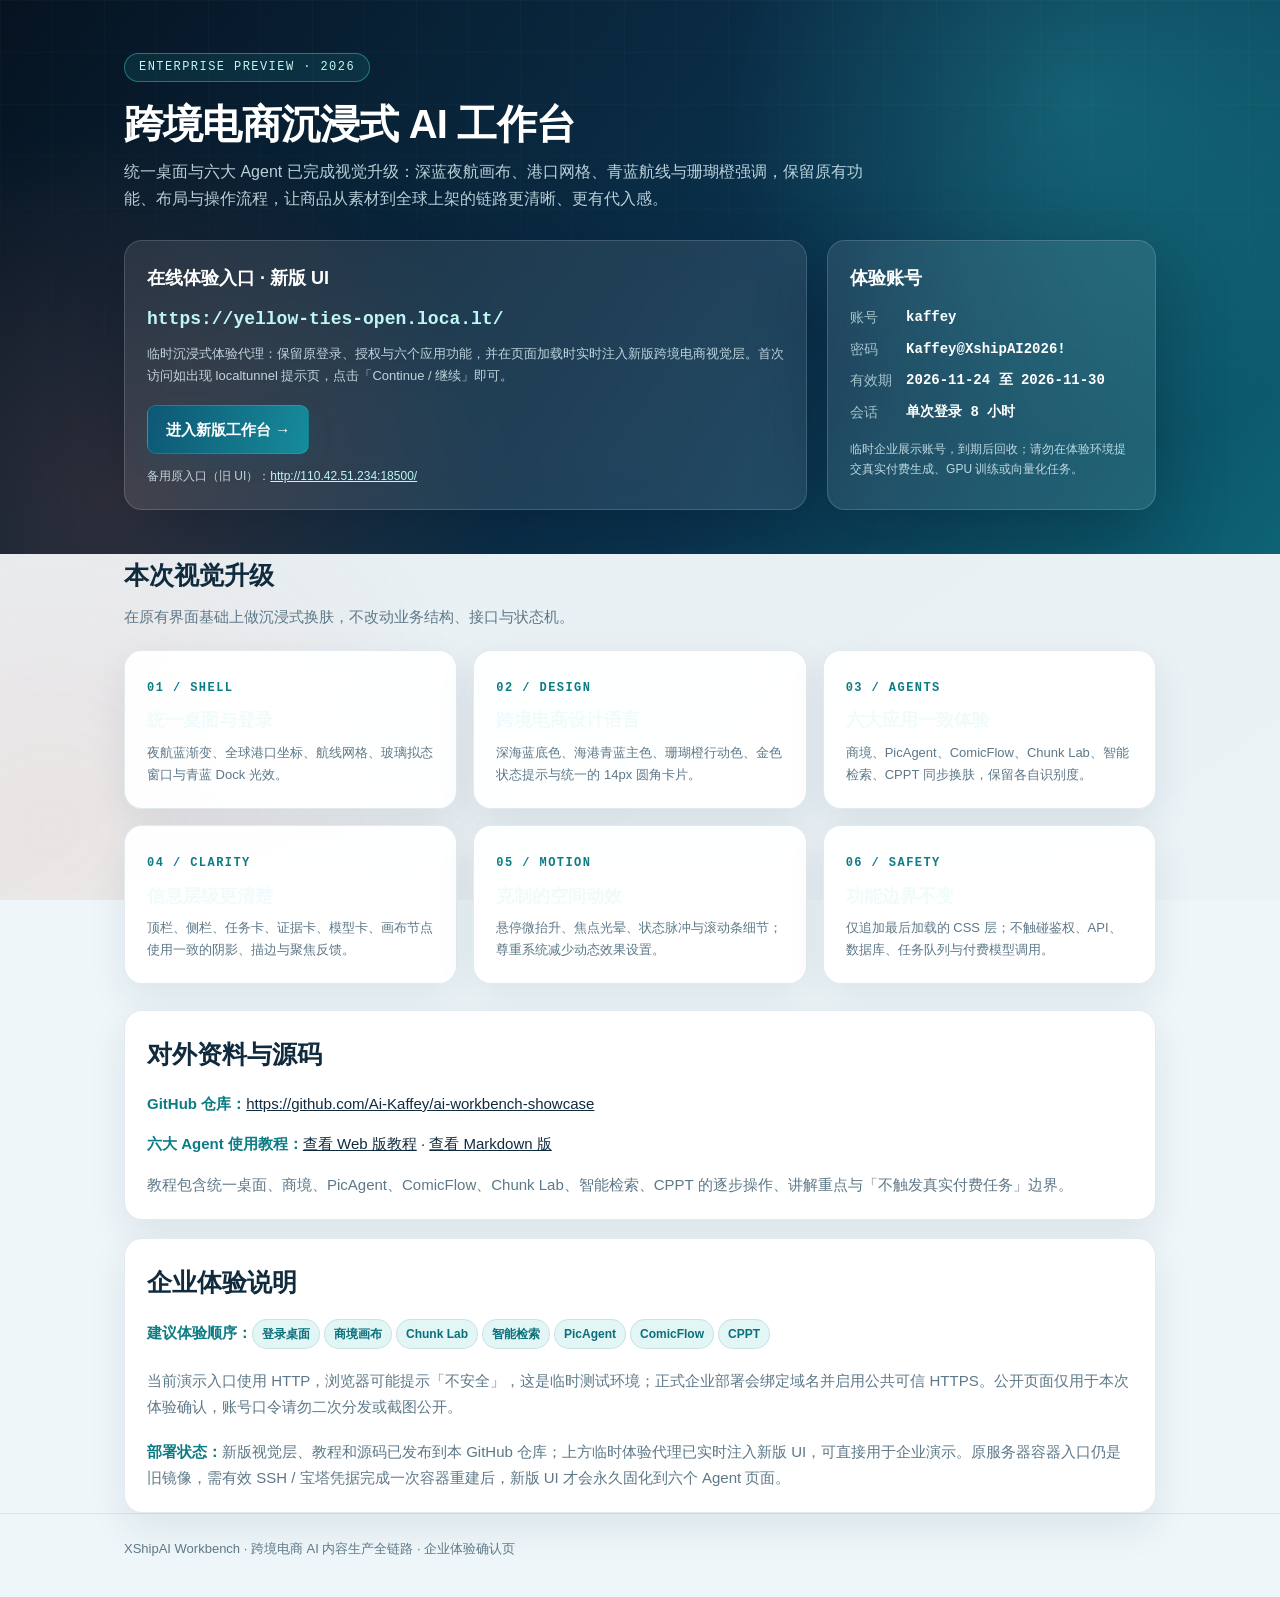
==== experience.html @ 0d96f121 "Publish agent guides, temporary enterprise account and GitHub repository link" ====
<!doctype html>
<html lang="zh-CN">
<head>
  <meta charset="utf-8">
  <meta name="viewport" content="width=device-width, initial-scale=1">
  <title>XShipAI 企业体验 · 跨境电商沉浸式工作台</title>
  <meta name="description" content="跨境电商 AI 综合工作台企业体验入口与账号信息。">
  <link rel="stylesheet" href="commerce-immersive.css">
  <style>
    :root { --ink:#102b3d; --muted:#5d7888; --line:#d7e6ec; --card:#fff; --cyan:#32d6d0; --coral:#ff7a59; }
    * { box-sizing:border-box; }
    body { margin:0; min-height:100vh; font:15px/1.7 "Microsoft YaHei","PingFang SC",sans-serif; color:var(--ink); background:#eef6f9; }
    a { color:inherit; }
    .hero { position:relative; overflow:hidden; padding:52px 0 44px; color:#fff; background:radial-gradient(circle at 84% 18%,rgba(50,214,208,.24),transparent 30%),radial-gradient(circle at 10% 90%,rgba(255,122,89,.16),transparent 30%),linear-gradient(125deg,#061321,#0b3450 62%,#0d6374); }
    .hero::after { content:""; position:absolute; inset:0; pointer-events:none; opacity:.4; background-image:linear-gradient(rgba(255,255,255,.055) 1px,transparent 1px),linear-gradient(90deg,rgba(255,255,255,.055) 1px,transparent 1px); background-size:52px 52px; mask-image:linear-gradient(180deg,#000,transparent); }
    .wrap { position:relative; z-index:1; max-width:1080px; margin:auto; padding:0 24px; }
    .eyebrow { display:inline-block; border:1px solid rgba(50,214,208,.45); border-radius:99px; padding:5px 14px; color:#bff7f4; background:rgba(50,214,208,.10); font:12px/1.4 Consolas,monospace; letter-spacing:.12em; text-transform:uppercase; }
    h1 { margin:18px 0 10px; font-size:40px; line-height:1.2; letter-spacing:-.02em; }
    .hero p { max-width:760px; margin:0; color:rgba(225,245,250,.82); font-size:16px; }
    .hero-grid { display:grid; grid-template-columns:1.35fr .65fr; gap:20px; margin-top:28px; }
    .access, .account, .note-card, .app-card { border:1px solid rgba(255,255,255,.15); border-radius:18px; background:rgba(255,255,255,.09); box-shadow:0 24px 70px rgba(2,14,28,.28); backdrop-filter:blur(18px); padding:22px; }
    .access h2, .account h2 { margin:0 0 12px; font-size:18px; }
    .url { display:block; word-break:break-all; color:#bff7f4; font:600 18px/1.5 Consolas,monospace; text-decoration:none; }
    .btn { display:inline-flex; align-items:center; justify-content:center; gap:8px; margin-top:18px; padding:11px 18px; border-radius:10px; color:#042235; font-weight:700; text-decoration:none; background:linear-gradient(100deg,#d9fffb,#9de8e6 48%,#6bc8e7); box-shadow:0 10px 28px rgba(9,65,88,.34); }
    .account dl { display:grid; grid-template-columns:auto 1fr; gap:8px 14px; margin:0; font-size:14px; }
    .account dt { color:rgba(220,244,247,.7); }
    .account dd { margin:0; font-family:Consolas,monospace; font-weight:700; word-break:break-all; }
    main { padding:38px 0 60px; }
    h2 { margin:0 0 8px; font-size:25px; }
    .sub { margin:0 0 20px; color:var(--muted); }
    .grid { display:grid; grid-template-columns:repeat(3,minmax(0,1fr)); gap:16px; }
    .app-card { background:rgba(255,255,255,.96); border-color:rgba(21,82,118,.12); box-shadow:0 14px 38px rgba(7,40,66,.085); color:var(--ink); }
    .app-card:hover { border-color:rgba(50,214,208,.42); box-shadow:0 18px 46px rgba(7,40,66,.14); transform:translateY(-2px); }
    .app-card .num { color:#0c7c85; font:700 12px Consolas,monospace; letter-spacing:.12em; }
    .app-card h3 { margin:7px 0 6px; font-size:18px; }
    .app-card p { margin:0; color:var(--muted); font-size:13px; }
    .note-card { margin-top:18px; background:#fff; border-color:rgba(21,82,118,.12); box-shadow:0 14px 38px rgba(7,40,66,.085); color:var(--ink); }
    .note-card strong { color:#0c7c85; }
    .pill { display:inline-block; margin:0 4px 4px 0; padding:4px 9px; border-radius:99px; background:#e2f6f6; color:#0b6f7a; font-size:12px; font-weight:700; }
    footer { padding:24px 0 38px; border-top:1px solid var(--line); color:var(--muted); font-size:13px; }
    @media(max-width:780px){ .hero-grid,.grid{grid-template-columns:1fr} h1{font-size:30px} }
  </style>
</head>
<body>
<header class="hero">
  <div class="wrap">
    <span class="eyebrow">Enterprise Preview · 2026</span>
    <h1>跨境电商沉浸式 AI 工作台</h1>
    <p>统一桌面与六大 Agent 已完成视觉升级：深蓝夜航画布、港口网格、青蓝航线与珊瑚橙强调，保留原有功能、布局与操作流程，让商品从素材到全球上架的链路更清晰、更有代入感。</p>
    <div class="hero-grid">
      <section class="access">
        <h2>在线体验入口 · 新版 UI</h2>
        <a class="url" id="experience-url" href="#" target="_blank" rel="noopener">正在读取临时体验地址…</a>
        <p style="margin-top:10px;color:rgba(225,245,250,.72);font-size:13px">临时沉浸式体验代理：保留原登录、授权与六个应用功能，并在页面加载时实时注入新版跨境电商视觉层。首次访问如出现 localtunnel 提示页，点击「Continue / 继续」即可。</p>
        <a class="btn" id="experience-button" href="#" target="_blank" rel="noopener">进入新版工作台 →</a>
        <p style="margin-top:12px;color:rgba(225,245,250,.66);font-size:12px">备用原入口（旧 UI）：<a href="http://110.42.51.234:18500/" target="_blank" rel="noopener" style="color:#bff7f4">http://110.42.51.234:18500/</a></p>
      </section>
      <section class="account">
        <h2>体验账号</h2>
        <dl>
          <dt>账号</dt><dd>kaffey</dd>
          <dt>密码</dt><dd>Kaffey@XshipAI2026!</dd>
          <dt>有效期</dt><dd>2026-11-24 至 2026-11-30</dd>
          <dt>会话</dt><dd>单次登录 8 小时</dd>
        </dl>
        <p style="margin:14px 0 0;color:rgba(225,245,250,.68);font-size:12px">临时企业展示账号，到期后回收；请勿在体验环境提交真实付费生成、GPU 训练或向量化任务。</p>
      </section>
    </div>
  </div>
</header>

<main class="wrap">
  <section>
    <h2>本次视觉升级</h2>
    <p class="sub">在原有界面基础上做沉浸式换肤，不改动业务结构、接口与状态机。</p>
    <div class="grid">
      <article class="app-card"><span class="num">01 / SHELL</span><h3>统一桌面与登录</h3><p>夜航蓝渐变、全球港口坐标、航线网格、玻璃拟态窗口与青蓝 Dock 光效。</p></article>
      <article class="app-card"><span class="num">02 / DESIGN</span><h3>跨境电商设计语言</h3><p>深海蓝底色、海港青蓝主色、珊瑚橙行动色、金色状态提示与统一的 14px 圆角卡片。</p></article>
      <article class="app-card"><span class="num">03 / AGENTS</span><h3>六大应用一致体验</h3><p>商境、PicAgent、ComicFlow、Chunk Lab、智能检索、CPPT 同步换肤，保留各自识别度。</p></article>
      <article class="app-card"><span class="num">04 / CLARITY</span><h3>信息层级更清楚</h3><p>顶栏、侧栏、任务卡、证据卡、模型卡、画布节点使用一致的阴影、描边与聚焦反馈。</p></article>
      <article class="app-card"><span class="num">05 / MOTION</span><h3>克制的空间动效</h3><p>悬停微抬升、焦点光晕、状态脉冲与滚动条细节；尊重系统减少动态效果设置。</p></article>
      <article class="app-card"><span class="num">06 / SAFETY</span><h3>功能边界不变</h3><p>仅追加最后加载的 CSS 层；不触碰鉴权、API、数据库、任务队列与付费模型调用。</p></article>
    </div>
  </section>

  <section class="note-card" style="margin-top:26px">
    <h2>对外资料与源码</h2>
    <p><strong>GitHub 仓库：</strong><a href="https://github.com/Ai-Kaffey/ai-workbench-showcase" target="_blank" rel="noopener">https://github.com/Ai-Kaffey/ai-workbench-showcase</a></p>
    <p><strong>六大 Agent 使用教程：</strong><a href="guides.html" target="_blank" rel="noopener">查看 Web 版教程</a> · <a href="AGENT-GUIDES.md" target="_blank" rel="noopener">查看 Markdown 版</a></p>
    <p class="sub" style="margin-bottom:0">教程包含统一桌面、商境、PicAgent、ComicFlow、Chunk Lab、智能检索、CPPT 的逐步操作、讲解重点与「不触发真实付费任务」边界。</p>
  </section>

  <section class="note-card" style="margin-top:18px">
    <h2>企业体验说明</h2>
    <p><strong>建议体验顺序：</strong><span class="pill">登录桌面</span><span class="pill">商境画布</span><span class="pill">Chunk Lab</span><span class="pill">智能检索</span><span class="pill">PicAgent</span><span class="pill">ComicFlow</span><span class="pill">CPPT</span></p>
    <p class="sub">当前演示入口使用 HTTP，浏览器可能提示「不安全」，这是临时测试环境；正式企业部署会绑定域名并启用公共可信 HTTPS。公开页面仅用于本次体验确认，账号口令请勿二次分发或截图公开。</p>
    <p class="sub" style="margin-bottom:0"><strong>部署状态：</strong>新版视觉层、教程和源码已发布到本 GitHub 仓库；上方临时体验代理已实时注入新版 UI，可直接用于企业演示。原服务器容器入口仍是旧镜像，需有效 SSH / 宝塔凭据完成一次容器重建后，新版 UI 才会永久固化到六个 Agent 页面。</p>
  </section>
</main>

<script>
  fetch('active-experience-url.txt?t=' + Date.now(), { cache: 'no-store' })
    .then(response => response.text())
    .then(url => {
      const target = url.trim().replace(/\/$/, '') + '/';
      if (!/^https:\/\/[a-z0-9-]+\.loca\.lt$/.test(url.trim())) return;
      const link = document.getElementById('experience-url');
      const button = document.getElementById('experience-button');
      link.textContent = target;
      link.href = target;
      button.href = target;
    })
    .catch(() => {});
</script>

<footer><div class="wrap">XShipAI Workbench · 跨境电商 AI 内容生产全链路 · 企业体验确认页</div></footer>
</body>
</html>
---- commerce-immersive.css ----
/* Cross-border commerce immersive design layer.
   Loaded last so the original layout, dimensions and behavior stay intact. */
:root {
  --cx-ocean-950: #071526;
  --cx-ocean-900: #0a2138;
  --cx-ocean-800: #0f3151;
  --cx-ocean-700: #155276;
  --cx-cyan: #32d6d0;
  --cx-cyan-soft: #d9fbf8;
  --cx-blue: #3b82f6;
  --cx-coral: #ff7a59;
  --cx-gold: #ffc76b;
  --cx-paper: #f2f7fa;
  --cx-surface: #ffffff;
  --cx-ink: #122a3e;
  --cx-muted: #607b8c;
  --cx-line: #d7e6ec;
  --cx-shadow: 0 22px 60px rgba(7, 31, 54, .16);
  --cx-glow: 0 0 0 1px rgba(50, 214, 208, .22), 0 16px 48px rgba(7, 64, 99, .18);
}

@media (prefers-reduced-motion: no-preference) {
  .cx-route, .cx-route::before {
    animation: cx-route 18s linear infinite;
  }
}

@keyframes cx-route {
  from { transform: translateX(0); }
  to { transform: translateX(-120px); }
}

body::before {
  content: "";
  position: fixed;
  inset: 0;
  z-index: -1;
  pointer-events: none;
  background:
    radial-gradient(circle at 88% 8%, rgba(50, 214, 208, .16), transparent 28%),
    radial-gradient(circle at 4% 92%, rgba(255, 122, 89, .10), transparent 30%),
    linear-gradient(145deg, rgba(7, 21, 38, .035), rgba(15, 49, 81, .015));
}

button, .btn, .primary-button, .primary, .login-submit, .ghost-button,
.secondary, .tab, .icon-button, .toolbar-command, .nav-item, .nav button,
.topnav-menu button, .gen-mobile-nav button, .app-card, .dock-app,
.dock-home, .menu-right button, .result, .panel, .card, .compare-card,
.chunk-card, .date-widget, .note-widget, .finder, .user-menu, .spotlight {
  transition: border-color .2s ease, background .2s ease, box-shadow .2s ease,
    color .2s ease, transform .2s ease;
}

button:hover:not(:disabled), .btn:hover:not(:disabled),
.primary-button:hover:not(:disabled), .primary:hover:not(:disabled),
.login-submit:hover:not(:disabled), .ghost-button:hover:not(:disabled),
.secondary:hover:not(:disabled), .app-card:hover, .dock-app:hover,
.dock-home:hover, .menu-right button:hover {
  transform: translateY(-1px);
}

:focus-visible, button:focus-visible, input:focus-visible,
select:focus-visible, textarea:focus-visible, a:focus-visible {
  outline: 2px solid var(--cx-cyan) !important;
  outline-offset: 2px;
}

::selection { background: rgba(50, 214, 208, .28); color: var(--cx-ocean-950); }

::-webkit-scrollbar { width: 10px; height: 10px; }
::-webkit-scrollbar-track { background: rgba(7, 33, 56, .045); }
::-webkit-scrollbar-thumb {
  background: linear-gradient(180deg, #77cbd4, #3987a5);
  border: 2px solid transparent;
  border-radius: 99px;
  background-clip: content-box;
}

/* Unified desktop and login */
body { color-scheme: light; }
.wallpaper {
  background:
    radial-gradient(ellipse at 78% 18%, rgba(50, 214, 208, .22), transparent 32%),
    radial-gradient(ellipse at 16% 86%, rgba(255, 122, 89, .15), transparent 34%),
    linear-gradient(155deg, #061321 0%, #0a2741 43%, #124a63 74%, #0b2b43 100%) !important;
}
.wallpaper::after, body::after {
  content: "";
  position: fixed;
  inset: 0;
  pointer-events: none;
  z-index: -1;
  opacity: .34;
  background-image:
    linear-gradient(rgba(255,255,255,.045) 1px, transparent 1px),
    linear-gradient(90deg, rgba(255,255,255,.045) 1px, transparent 1px),
    radial-gradient(circle at 50% 50%, transparent 0 3px, rgba(50,214,208,.12) 3px 3.5px, transparent 3.5px);
  background-size: 54px 54px, 54px 54px, 180px 180px;
  mask-image: linear-gradient(to bottom, #000, transparent 95%);
}
.wallpaper-shade {
  background:
    linear-gradient(180deg, rgba(4, 15, 28, .35), transparent 42%, rgba(4, 15, 28, .48)),
    repeating-linear-gradient(115deg, transparent 0 120px, rgba(50, 214, 208, .035) 120px 121px) !important;
}
.boot { letter-spacing: .12em; text-transform: uppercase; }
.boot .brand-mark { animation: cx-pulse 2.4s ease-in-out infinite; }
@keyframes cx-pulse { 50% { filter: drop-shadow(0 0 18px rgba(50,214,208,.75)); } }
.login-screen { position: relative; }
.login-screen::before {
  content: "GLOBAL COMMERCE  ·  SHANGHAI / SINGAPORE / ROTTERDAM / LOS ANGELES";
  position: fixed;
  left: 50%;
  top: 84px;
  transform: translateX(-50%);
  color: rgba(220, 250, 255, .54);
  font: 10px/1.4 "Cascadia Mono", Consolas, monospace;
  letter-spacing: .18em;
  white-space: nowrap;
  pointer-events: none;
}
.lock-top { border-bottom: 1px solid rgba(255,255,255,.09); }
.wordmark, .menu-left strong { letter-spacing: .04em; }
.wordmark .brand-mark, .menu-brand { filter: drop-shadow(0 0 12px rgba(50,214,208,.35)); }
.lock-status {
  padding: 6px 11px;
  border: 1px solid rgba(255,255,255,.14);
  border-radius: 99px;
  background: rgba(255,255,255,.055);
  backdrop-filter: blur(12px);
}
.lock-clock>div {
  background: linear-gradient(180deg, #fff, #bfeef0 62%, #6cc8cf);
  -webkit-background-clip: text;
  background-clip: text;
  color: transparent;
  text-shadow: none;
}
.login-panel {
  width: 380px;
  border: 1px solid rgba(148, 231, 235, .22) !important;
  border-radius: 26px !important;
  background:
    linear-gradient(145deg, rgba(255,255,255,.16), rgba(255,255,255,.045)),
    linear-gradient(0deg, rgba(7, 28, 48, .38), rgba(7, 28, 48, .38)) !important;
  box-shadow: 0 34px 100px rgba(2, 12, 25, .48), inset 0 1px 0 rgba(255,255,255,.22) !important;
  backdrop-filter: blur(42px) saturate(1.35);
}
.login-panel::before {
  content: "CROSS-BORDER COMMERCE OS";
  display: block;
  margin: -10px auto 16px;
  color: rgba(169, 239, 239, .72);
  font: 9px/1 "Cascadia Mono", Consolas, monospace;
  letter-spacing: .24em;
}
.avatar, .feishu-symbol {
  border-radius: 20px !important;
  box-shadow: 0 12px 34px rgba(3, 18, 32, .36), inset 0 0 0 1px rgba(50,214,208,.35) !important;
}
.avatar { background: linear-gradient(145deg, #e9ffff, #b6e9ed) !important; }
.login-caption { color: rgba(224, 246, 250, .72) !important; letter-spacing: .06em; }
.login-tabs { background: rgba(5, 21, 38, .38) !important; border: 1px solid rgba(255,255,255,.08); }
.login-tabs .selected {
  background: linear-gradient(135deg, rgba(50,214,208,.32), rgba(59,130,246,.22)) !important;
  box-shadow: inset 0 0 0 1px rgba(50,214,208,.26);
}
.field {
  background: rgba(4, 20, 37, .38) !important;
  border: 1px solid rgba(255,255,255,.13) !important;
  border-radius: 12px !important;
}
.field:focus-within {
  border-color: rgba(50,214,208,.75) !important;
  box-shadow: 0 0 0 3px rgba(50,214,208,.14), 0 8px 24px rgba(0,0,0,.18);
}
.login-submit {
  border-radius: 12px !important;
  background: linear-gradient(100deg, #d9fffb, #9de8e6 48%, #6bc8e7) !important;
  color: #06263a !important;
  box-shadow: 0 10px 28px rgba(9, 65, 88, .34), inset 0 1px 0 #fff;
}
.login-submit:hover { background: linear-gradient(100deg, #efffff, #b9f5ef 48%, #7bd7f2) !important; }
.form-error { color: #ffd0c2 !important; }
.lock-footer { letter-spacing: .08em; }
.menu-bar {
  background: rgba(5, 24, 42, .54) !important;
  border-bottom: 1px solid rgba(255,255,255,.10) !important;
  backdrop-filter: blur(24px) saturate(1.4);
}
.menu-context { color: rgba(50,214,208,.78); letter-spacing: .12em; }
.desktop-heading h1 {
  background: linear-gradient(100deg, #fff, #bff3f2 65%, #ffd0bd);
  -webkit-background-clip: text;
  background-clip: text;
  color: transparent;
  font-weight: 620 !important;
}
.desktop-heading .eyebrow { color: var(--cx-cyan) !important; letter-spacing: .28em !important; text-transform: uppercase; }
.desktop-heading p { color: rgba(228,246,250,.76) !important; }
.glass {
  background: rgba(240, 252, 255, .135) !important;
  border: 1px solid rgba(255,255,255,.18) !important;
  box-shadow: 0 30px 80px rgba(2, 14, 28, .34), inset 0 1px 0 rgba(255,255,255,.18) !important;
  backdrop-filter: blur(34px) saturate(1.35);
}
.finder { --glass: rgba(240, 252, 255, .14); overflow: hidden; }
.finder-toolbar {
  background: linear-gradient(90deg, rgba(50,214,208,.12), rgba(255,255,255,.035)) !important;
  border-bottom: 1px solid rgba(255,255,255,.12) !important;
}
.finder-sidebar { background: rgba(4, 22, 40, .28) !important; }
.finder-sidebar button.active {
  background: linear-gradient(90deg, rgba(50,214,208,.22), transparent) !important;
  color: #fff !important;
  box-shadow: inset 2px 0 var(--cx-cyan);
}
.finder-content, .finder-footer { color: rgba(235,248,250,.82) !important; }
.content-heading h3, .content-heading>span, .app-subtitle, .finder-footer { color: rgba(213,235,240,.66) !important; }
.app-card { color: #f0fbfc !important; border: 1px solid transparent; }
.app-card:hover {
  background: linear-gradient(145deg, rgba(50,214,208,.14), rgba(255,255,255,.04)) !important;
  border-color: rgba(50,214,208,.24);
  box-shadow: 0 12px 34px rgba(0,0,0,.22);
}
.app-icon.blue, .app-icon.purple, .app-icon.orange,
.app-icon.teal, .app-icon.indigo, .app-icon {
  background: linear-gradient(145deg, rgba(255,255,255,.96), rgba(218,242,247,.9)) !important;
  box-shadow: 0 9px 22px rgba(1, 13, 26, .34), inset 0 0 0 1px rgba(50,214,208,.32) !important;
}
.app-name { color: #fff !important; }
.date-widget, .note-widget {
  --glass: rgba(240, 252, 255, .13);
  color: #eefafa !important;
  border: 1px solid rgba(255,255,255,.16) !important;
}
.date-widget strong { color: #fff; }
.date-widget>div>span:first-child, .note-title, .note-widget p, .note-bottom { color: rgba(218,240,244,.68) !important; }
.date-widget .today { background: linear-gradient(145deg, var(--cx-cyan), #4b9ed1) !important; color: #042135; }
.note-widget h2 {
  background: linear-gradient(100deg, #fff, #bdeff0);
  -webkit-background-clip: text;
  background-clip: text;
  color: transparent;
}
.note-widget { position: relative; overflow: hidden; }
.note-widget::after {
  content: "";
  position: absolute;
  width: 160px;
  height: 160px;
  right: -70px;
  bottom: -70px;
  border: 1px solid rgba(50,214,208,.32);
  border-radius: 50%;
  box-shadow: 0 0 0 28px rgba(50,214,208,.045), 0 0 0 56px rgba(50,214,208,.025);
}
.dock {
  background: rgba(6, 28, 48, .55) !important;
  border: 1px solid rgba(255,255,255,.18) !important;
  box-shadow: 0 18px 48px rgba(1, 11, 24, .46), inset 0 1px 0 rgba(255,255,255,.16) !important;
}
.dock button:hover { transform: translateY(-8px) scale(1.04); }
.dock-home img, .dock-app .app-icon { box-shadow: 0 5px 18px rgba(0,0,0,.3), inset 0 0 0 1px rgba(50,214,208,.3); }
.dock-app.is-open:before { background: var(--cx-cyan); box-shadow: 0 0 10px var(--cx-cyan); }
.user-menu { color: #14334a; }
.app-window {
  border: 1px solid rgba(255,255,255,.24) !important;
  box-shadow: 0 40px 120px rgba(1, 10, 22, .62), 0 0 0 1px rgba(50,214,208,.08) !important;
  border-radius: 18px !important;
  overflow: hidden;
}
.window-toolbar {
  background: linear-gradient(90deg, #f4fbfc, #e8f4f7) !important;
  border-bottom: 1px solid rgba(21,82,118,.12) !important;
}
.window-toolbar h2 { letter-spacing: .06em; color: var(--cx-ocean-800); }
.spotlight { --glass: rgba(241, 253, 255, .94); border: 1px solid rgba(50,214,208,.34) !important; }
.toast {
  border: 1px solid rgba(50,214,208,.3) !important;
  background: rgba(7, 35, 55, .92) !important;
  color: #eafffe !important;
  box-shadow: 0 16px 46px rgba(1, 13, 26, .4) !important;
}

/* Shangjing workbench */
.app { background:
  radial-gradient(circle at 92% 0%, rgba(50,214,208,.10), transparent 24%),
  linear-gradient(180deg, #eef7fa, #f6f9fb) !important; }
.topnav {
  background: linear-gradient(100deg, var(--cx-ocean-950), var(--cx-ocean-800) 68%, #126174) !important;
  border-bottom: 1px solid rgba(50,214,208,.24) !important;
  box-shadow: 0 10px 30px rgba(7, 33, 56, .18) !important;
  color: #eefdff;
}
.topnav-brand, .topnav-menu button { color: rgba(230,249,251,.78) !important; }
.topnav-brand { font-weight: 800; letter-spacing: .06em; }
.brand-dot {
  background: linear-gradient(145deg, var(--cx-cyan), var(--cx-coral)) !important;
  box-shadow: 0 0 0 4px rgba(50,214,208,.14), 0 0 18px rgba(50,214,208,.5);
}
.topnav-menu button.is-active {
  color: #fff !important;
  background: linear-gradient(180deg, rgba(50,214,208,.18), transparent) !important;
  box-shadow: inset 0 -2px 0 var(--cx-cyan) !important;
}
.auth-chip, .topnav .btn.small {
  border: 1px solid rgba(255,255,255,.16) !important;
  background: rgba(255,255,255,.07) !important;
  color: #e9fbfc !important;
}
.auth-chip .avatar { background: linear-gradient(145deg, var(--cx-cyan), var(--cx-blue)) !important; color: #042235; }
.stage { position: relative; }
.stage::before {
  content: "";
  position: absolute;
  inset: 0 0 auto 0;
  height: 1px;
  background: linear-gradient(90deg, transparent, var(--cx-cyan), var(--cx-coral), transparent);
  opacity: .55;
  pointer-events: none;
}
.rv-panel, .card, .panel, .stat-card, .metric-card, .section-card,
.creation-card, .project-card, .product-card, .asset-card {
  border: 1px solid rgba(21,82,118,.11) !important;
  box-shadow: 0 12px 34px rgba(7, 40, 66, .075) !important;
  border-radius: 14px !important;
  background: rgba(255,255,255,.92) !important;
  backdrop-filter: blur(8px);
}
.btn, button:not(.app-card):not(.dock-app):not(.dock-home):not(.traffic-lights i),
.primary-button, .ghost-button, .icon-button {
  border-radius: 9px !important;
}
.btn:not(.ghost):not(.danger):not(.small), .primary-button, .btn.primary {
  background: linear-gradient(105deg, #0e5774, #168c9b) !important;
  color: #fff !important;
  box-shadow: 0 8px 22px rgba(15, 96, 128, .22);
  border: 1px solid rgba(50,214,208,.28) !important;
}
.btn:not(.ghost):not(.danger):not(.small):hover, .primary-button:hover, .btn.primary:hover {
  background: linear-gradient(105deg, #126b8a, #1fa8ad) !important;
  box-shadow: 0 12px 28px rgba(15, 96, 128, .3);
}
.badge, .chip, .pill, .tag, .status-chip, .state-chip {
  border-radius: 99px !important;
  border: 1px solid rgba(21,82,118,.12) !important;
}
.success, .ok, .badge.ok { color: #0b7b62 !important; background: #e4f8f1 !important; }
.warn, .badge.warn { color: #9a5b05 !important; background: #fff3d6 !important; }
.danger, .error, .badge.bad { color: #a93b2b !important; background: #ffe9e3 !important; }
.react-flow__node {
  border-radius: 14px !important;
  box-shadow: 0 14px 36px rgba(7, 35, 58, .16) !important;
}
.react-flow__edge-path { stroke: #3aa7b3 !important; stroke-width: 2 !important; }
.react-flow__handle { background: var(--cx-cyan) !important; border: 2px solid #fff !important; }

/* PicAgent */
.app-shell, body:has(.brand[href*="picagent"]) { background: var(--cx-paper) !important; }
:root:has(.picagent-shell) {
  --bg: #eef6f9;
  --surface: #ffffff;
  --fg: #102b3d;
  --muted: #5d7888;
  --border: #d6e7ec;
  --accent: #0d8b96;
  --canvas: #0b2539;
  --canvas-raised: #103b52;
  --trust: #159b82;
  --warning: #d98a18;
  --danger: #cc4c36;
  --shadow: 0 14px 40px rgba(7, 40, 66, .13);
}
.topbar, .app-header, .workspace-header, .app-shell > header {
  background: linear-gradient(100deg, var(--cx-ocean-950), #0d4a64) !important;
  color: #eafcfd !important;
  border-bottom: 1px solid rgba(50,214,208,.22) !important;
}
.sidebar, .rail, .left-rail, .tools-panel, .inspector-panel {
  background: linear-gradient(180deg, #0a2338, #0b3148) !important;
  color: #d9eef2 !important;
  border-color: rgba(255,255,255,.08) !important;
}
.sidebar button, .rail button, .tools-panel button { color: inherit; }
.sidebar button.active, .rail button.active, .nav button.active {
  background: linear-gradient(90deg, rgba(50,214,208,.22), transparent) !important;
  box-shadow: inset 2px 0 var(--cx-cyan);
  color: #fff !important;
}
.card, .suite-card, .task-card, .prompt-card, .image-card, .workspace-card,
.panel, .section, .source-card, .result-card {
  border: 1px solid rgba(21,82,118,.12) !important;
  border-radius: 14px !important;
  box-shadow: 0 12px 34px rgba(7, 40, 66, .08) !important;
  background: rgba(255,255,255,.96) !important;
}
.primary, .cta, .button-primary, button[type="submit"] {
  background: linear-gradient(105deg, #0d7286, #21b2ac) !important;
  color: #fff !important;
  border-radius: 9px !important;
  box-shadow: 0 8px 20px rgba(13, 114, 134, .22);
}
.primary:hover, .cta:hover, .button-primary:hover, button[type="submit"]:hover {
  background: linear-gradient(105deg, #0f8aa0, #2ac8bd) !important;
}
.canvas, .board, .workspace-canvas, .konva-stage {
  background:
    radial-gradient(circle at 1px 1px, rgba(255,255,255,.08) 1px, transparent 0),
    linear-gradient(145deg, #0a2438, #0c3a50) !important;
  background-size: 24px 24px, auto !important;
}
.chip, .tag, .badge, .step-pill { background: #e7f7f6 !important; color: #0b6c72 !important; }

/* ComicFlow */
:root:has(.comicflow-app) {
  --ink: #102b3d;
  --muted: #607b8c;
  --line: #d7e6ec;
  --panel: #ffffff;
  --sidebar: #081f33;
  --accent: #ff7a59;
  --accent-dark: #e45d3c;
  --green: #168a6b;
  --cyan: #159baa;
  --amber: #c07b16;
}
.app-shell { background:
  radial-gradient(circle at 88% 0%, rgba(50,214,208,.10), transparent 26%),
  linear-gradient(180deg, #eef6f9, #f6f9fb) !important; }
.sidebar {
  background:
    radial-gradient(circle at 50% 0%, rgba(50,214,208,.12), transparent 35%),
    linear-gradient(180deg, #081c2f, #0a3048) !important;
  border-right: 1px solid rgba(50,214,208,.16) !important;
}
.brand > span { background: linear-gradient(145deg, var(--cx-cyan), var(--cx-coral)) !important; box-shadow: 0 6px 18px rgba(255,122,89,.25); }
.sidebar nav button.active {
  background: linear-gradient(90deg, rgba(50,214,208,.18), rgba(255,122,89,.06)) !important;
  box-shadow: inset 2px 0 var(--cx-cyan) !important;
}
.sidebar nav button.active .nav-icon, .sidebar nav button.active i { color: var(--cx-cyan) !important; }
.content, .workspace, .main, .page { background: transparent !important; }
.panel, .card, .shot-card, .character-card, .script-card, .export-card,
.resource-card, .section-panel, .storyboard-card {
  border: 1px solid rgba(21,82,118,.12) !important;
  border-radius: 14px !important;
  box-shadow: 0 12px 34px rgba(7, 40, 66, .08) !important;
  background: rgba(255,255,255,.94) !important;
}
.primary, .button-primary, .accent-button, button[type="submit"] {
  background: linear-gradient(105deg, var(--cx-coral), #ff9b62) !important;
  color: #fff !important;
  border-radius: 9px !important;
  box-shadow: 0 8px 22px rgba(255, 122, 89, .24);
}
.primary:hover, .button-primary:hover, .accent-button:hover, button[type="submit"]:hover {
  background: linear-gradient(105deg, #ff8b68, #ffb07c) !important;
}
.step-active, .active-step, .stage-active { border-color: var(--cx-cyan) !important; box-shadow: 0 0 0 3px rgba(50,214,208,.14); }
.poster, .shot-poster, .visual-preview {
  border: 1px solid rgba(50,214,208,.24) !important;
  box-shadow: 0 18px 44px rgba(7, 33, 56, .2) !important;
  border-radius: 12px !important;
}

/* Chunk Lab */
:root:has(.chunk-lab-app), :root:has(.file-rail) {
  --shell: #081d31;
  --rail: #0b2a40;
  --panel: #f5fafb;
  --paper: #ffffff;
  --ink: #122c40;
  --muted: #5e7889;
  --line: #d6e5ea;
  --dark-line: rgba(255,255,255,.10);
  --cyan: #16a7a8;
  --cyan-soft: #dff8f6;
  --orange: #e87942;
  --orange-soft: #fff0e6;
  --yellow: #c9911b;
  --selected: #2186b1;
  --danger: #c34e42;
}
.topbar {
  background: linear-gradient(100deg, #07182a, #0d4058) !important;
  border-bottom: 1px solid rgba(50,214,208,.24) !important;
  box-shadow: 0 8px 28px rgba(4, 20, 37, .24);
}
.brand-mark { background: linear-gradient(145deg, var(--cx-cyan), var(--cx-coral)) !important; border-radius: 8px !important; }
.brand>span:last-child { color: rgba(50,214,208,.78) !important; letter-spacing: .06em; }
.file-rail {
  background:
    radial-gradient(circle at 50% 0%, rgba(50,214,208,.10), transparent 38%),
    linear-gradient(180deg, #0a2439, #0b3046) !important;
  border-right: 1px solid rgba(50,214,208,.13) !important;
}
.file-item, .file-row {
  border-radius: 8px !important;
  border: 1px solid transparent !important;
  background: rgba(255,255,255,.055) !important;
}
.file-item.active, .file-row.active {
  border-color: rgba(50,214,208,.45) !important;
  background: rgba(50,214,208,.12) !important;
  box-shadow: inset 2px 0 var(--cx-cyan);
}
.upload-zone { border: 1px dashed rgba(50,214,208,.42) !important; border-radius: 10px !important; background: rgba(50,214,208,.045) !important; }
.primary-button { background: linear-gradient(105deg, #0d7286, #21b2ac) !important; border-radius: 8px !important; }
.ghost-button, .icon-button, .tab, .tool-button, .toolbar-command {
  border-radius: 8px !important;
  border-color: rgba(21,82,118,.18) !important;
}
.document-stage { background: linear-gradient(180deg, #e7f0f3, #dfeaee) !important; }
.stage-head, .config-panel, .mode-bar, .detail-panel, .source-toolbar {
  background: rgba(255,255,255,.94) !important;
  border-color: rgba(21,82,118,.12) !important;
}
.document-page {
  border-radius: 4px !important;
  box-shadow: 0 20px 55px rgba(7, 36, 58, .22), 0 0 0 1px rgba(21,82,118,.08) !important;
}
.chunk-workspace { background: #f6fafb !important; }
.chunk-card {
  border: 1px solid rgba(21,82,118,.12) !important;
  border-radius: 10px !important;
  box-shadow: 0 6px 18px rgba(7, 40, 66, .055) !important;
}
.chunk-card.active { border-color: var(--selected) !important; box-shadow: 0 0 0 2px rgba(33,134,177,.16) !important; }
.metrics { background: linear-gradient(90deg, #e8f6f7, #eef7f9) !important; }
.metric { border-right-color: rgba(21,82,118,.10) !important; }
.tab.active { background: linear-gradient(105deg, #0e5774, #168c9b) !important; color: #fff !important; }
.exact-source-block { border-radius: 4px !important; }
.block-label { border-radius: 4px 4px 0 0; }

/* Agentic Retrieval */
:root:has(.app) {
  --ink: #102b3d;
  --muted: #5d7888;
  --line: #d5e5eb;
  --panel: #ffffff;
  --wash: #eef6f9;
  --blue: #0d7391;
  --blue-soft: #e2f5f6;
  --teal: #0c877e;
  --teal-soft: #e2f7f3;
  --amber: #a86b0d;
  --red: #b84a3b;
  --shadow: 0 14px 40px rgba(7, 40, 66, .10);
  --radius: 12px;
}
.topbar {
  background:
    linear-gradient(100deg, #07182a, #0d4058),
    radial-gradient(circle at 80% 0%, rgba(50,214,208,.18), transparent 35%) !important;
  border-bottom: 1px solid rgba(50,214,208,.24) !important;
}
.topbar::after {
  content: "";
  position: absolute;
  left: 0;
  right: 0;
  bottom: -1px;
  height: 1px;
  background: linear-gradient(90deg, transparent, var(--cx-cyan), var(--cx-coral), transparent);
  opacity: .6;
}
.brand h1 { letter-spacing: .03em; }
.brand p { color: rgba(50,214,208,.76) !important; }
.mark { background: linear-gradient(145deg, #0d4058, #0e6c7c) !important; border-color: var(--cx-cyan) !important; box-shadow: 0 0 18px rgba(50,214,208,.22) !important; }
.health-item { backdrop-filter: blur(10px); }
.shell { background:
  radial-gradient(circle at 92% 4%, rgba(50,214,208,.12), transparent 24%), transparent !important; }
.nav { border: 1px solid rgba(21,82,118,.12) !important; background: rgba(255,255,255,.72) !important; backdrop-filter: blur(12px); box-shadow: 0 8px 22px rgba(7,40,66,.06); }
.nav button.active { background: linear-gradient(105deg, #0e5774, #168c9b) !important; color: #fff !important; box-shadow: 0 6px 16px rgba(14,87,116,.22); }
.panel { background: rgba(255,255,255,.95) !important; border-radius: var(--radius) !important; box-shadow: var(--shadow) !important; backdrop-filter: blur(10px); }
.panel h2 { background: linear-gradient(90deg, rgba(50,214,208,.10), transparent); color: #24536a !important; border-radius: var(--radius) var(--radius) 0 0; }
.primary { background: linear-gradient(105deg, #0e5774, #168c9b) !important; }
.secondary { background: #e3f6f6 !important; color: #0c6773 !important; }
.badge.ok { background: #dcf6ec !important; color: #0b7b62 !important; }
.badge.bad { background: #ffe6e0 !important; color: #a93b2b !important; }
.summary { background: linear-gradient(90deg, #f4fbfc, #eef8fa) !important; }
.answer-box { background: linear-gradient(135deg, #e2f8f4, #f1fbfb) !important; border-color: #a8ddd5 !important; }
.result:hover { border-color: rgba(50,214,208,.52) !important; box-shadow: 0 12px 30px rgba(7,40,66,.10) !important; }
.compare-card { border-top-width: 3px !important; }
.compare-card[data-profile="dense-only"] { border-top-color: var(--cx-blue) !important; }
.compare-card[data-profile="bm25-only"] { border-top-color: var(--cx-gold) !important; }
.compare-card[data-profile="hybrid"] { border-top-color: var(--cx-cyan) !important; }
.compare-card[data-profile="hybrid-rerank"] { border-top-color: var(--cx-coral) !important; }
.empty-mark { border-color: rgba(50,214,208,.42) !important; color: #0c7c85 !important; background: #e9faf9 !important; }

/* CPPT training and inference platform */
:root:has(.platform-shell) {
  --navy: #07182a;
  --navy-soft: #0d2a42;
  --canvas: #eef6f9;
  --surface: #ffffff;
  --line: #d7e6ec;
  --text: #102b3d;
  --muted: #5d7888;
  --subtle: #607b8c;
  --brand: #0d8b96;
  --brand-soft: #e1f6f5;
  --danger: #c24a38;
  --success: #0b7d61;
  --warning: #b36b0d;
}
.platform-shell { background:
  radial-gradient(circle at 92% 0%, rgba(50,214,208,.10), transparent 26%),
  linear-gradient(180deg, #eef6f9, #f6f9fb) !important; }
.sidebar, .workspace-navigation, .platform-sidebar {
  background:
    radial-gradient(circle at 50% 0%, rgba(50,214,208,.12), transparent 34%),
    linear-gradient(180deg, #07182a, #0c344c) !important;
  border-right: 1px solid rgba(50,214,208,.16) !important;
}
.nav-item:hover, .nav-item.active {
  background: linear-gradient(90deg, rgba(50,214,208,.20), transparent) !important;
  box-shadow: inset 2px 0 var(--cx-cyan);
}
.nav-item.active .nav-icon { color: var(--cx-cyan) !important; }
.space-switcher { background: rgba(255,255,255,.07) !important; border: 1px solid rgba(255,255,255,.10) !important; border-radius: 10px !important; }
.page-header, .top-header, .header {
  background: rgba(255,255,255,.86) !important;
  border-bottom: 1px solid rgba(21,82,118,.12) !important;
  backdrop-filter: blur(14px);
}
.section-panel, .card, .metric-card, .dataset-card, .task-card, .model-card,
.service-card, .stat-card, .table-card {
  border: 1px solid rgba(21,82,118,.12) !important;
  border-radius: 14px !important;
  box-shadow: 0 12px 34px rgba(7, 40, 66, .08) !important;
  background: rgba(255,255,255,.96) !important;
}
.status-badge { border-radius: 99px !important; }
.button-primary, .primary-button, .btn-primary, button[type="submit"] {
  background: linear-gradient(105deg, #0d7286, #21b2ac) !important;
  color: #fff !important;
  border-radius: 9px !important;
  box-shadow: 0 8px 20px rgba(13,114,134,.22);
}
.button-primary:hover, .primary-button:hover, .btn-primary:hover, button[type="submit"]:hover {
  background: linear-gradient(105deg, #0f8aa0, #2ac8bd) !important;
}
.data-table th { background: #eef8f9 !important; color: #24536a !important; }
.data-table tr:hover td { background: #f5fbfc !important; }

/* Static showcase */
header {
  position: relative;
  overflow: hidden;
  background:
    radial-gradient(circle at 84% 18%, rgba(50,214,208,.24), transparent 30%),
    radial-gradient(circle at 10% 90%, rgba(255,122,89,.16), transparent 30%),
    linear-gradient(125deg, #061321, #0b3450 62%, #0d6374) !important;
}
header::after {
  content: "";
  position: absolute;
  inset: 0;
  pointer-events: none;
  opacity: .4;
  background-image:
    linear-gradient(rgba(255,255,255,.055) 1px, transparent 1px),
    linear-gradient(90deg, rgba(255,255,255,.055) 1px, transparent 1px);
  background-size: 52px 52px;
  mask-image: linear-gradient(180deg, #000, transparent);
}
header .tag {
  border-color: rgba(50,214,208,.45) !important;
  background: rgba(50,214,208,.10) !important;
  color: #bff7f4 !important;
}
h1 { letter-spacing: -.02em; }
header p { color: rgba(225,245,250,.82) !important; }
.stats b { color: #a8f0ec; }
.stats span { color: rgba(215,238,243,.72) !important; }
nav { background: rgba(255,255,255,.9) !important; backdrop-filter: blur(16px); border-color: rgba(21,82,118,.12) !important; }
nav a:hover { color: #0c7c85 !important; }
.flow, .entry {
  border: 1px solid rgba(50,214,208,.22) !important;
  background:
    radial-gradient(circle at 100% 0%, rgba(50,214,208,.10), transparent 32%),
    linear-gradient(135deg, #071a2d, #0a3149) !important;
  box-shadow: 0 18px 50px rgba(7, 33, 56, .22) !important;
}
.card { border-radius: 16px !important; box-shadow: 0 14px 38px rgba(7, 40, 66, .085) !important; }
.card:hover { border-color: rgba(50,214,208,.42) !important; box-shadow: 0 18px 46px rgba(7, 40, 66, .14) !important; }
.card .port { background: #e2f6f6 !important; color: #0b6f7a !important; }
.label { color: #0c7c85 !important; }
.note { background: #fff7e5 !important; border-left-color: var(--cx-gold) !important; color: #6d5013 !important; }
figure { border-radius: 14px !important; overflow: hidden; }
.shots figure:hover { box-shadow: 0 16px 42px rgba(7,40,66,.14); }

@media (max-width: 820px) {
  .login-screen::before { display: none; }
  .login-panel { width: min(360px, 90vw); }
  .desktop-heading h1 { font-size: 28px; }
}
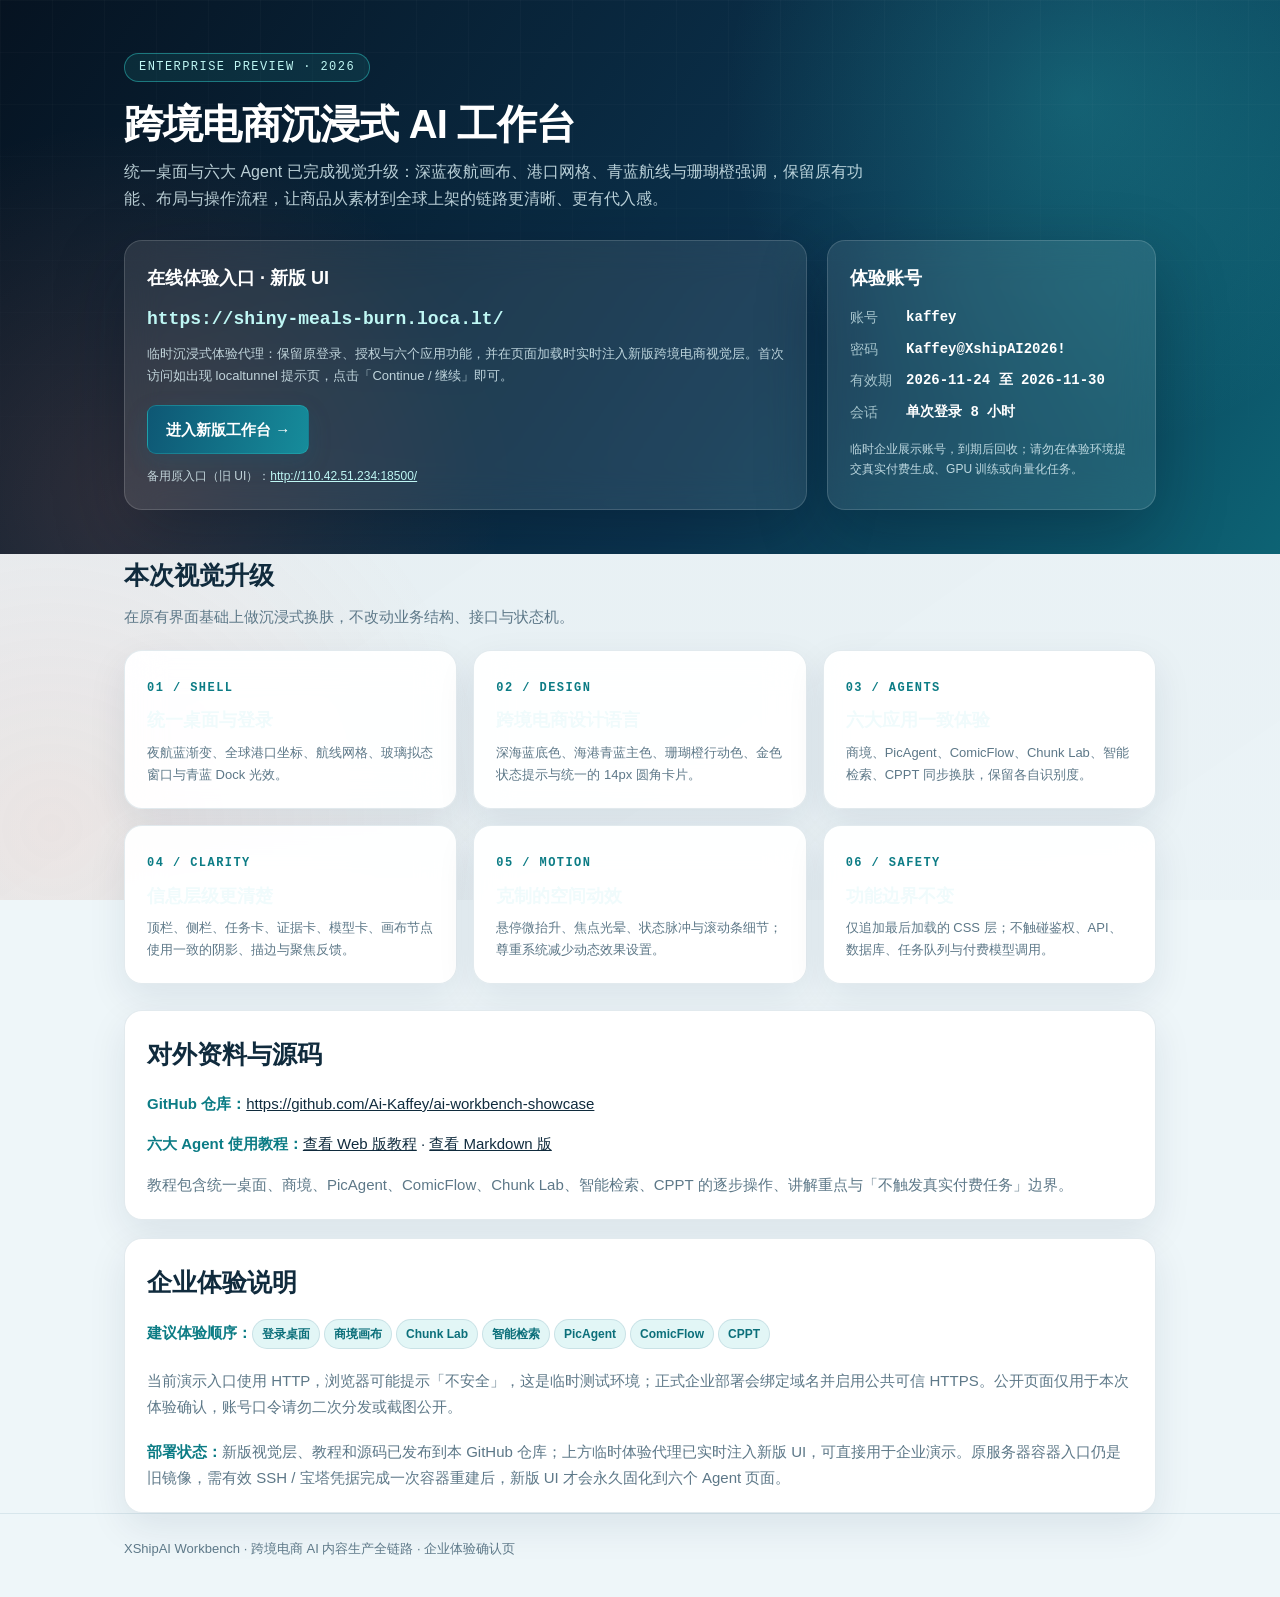
==== commit 87c785cc: "Publish agent guides, temporary enterprise account and GitHub repository link" ====
--- a/experience.html
+++ b/experience.html
@@ -110,7 +110,14 @@
       link.href = target;
       button.href = target;
     })
-    .catch(() => {});
+    .catch(() => {
+      const fallback = 'https://shiny-meals-burn.loca.lt/';
+      const link = document.getElementById('experience-url');
+      const button = document.getElementById('experience-button');
+      link.textContent = fallback;
+      link.href = fallback;
+      button.href = fallback;
+    });
 </script>
 
 <footer><div class="wrap">XShipAI Workbench · 跨境电商 AI 内容生产全链路 · 企业体验确认页</div></footer>
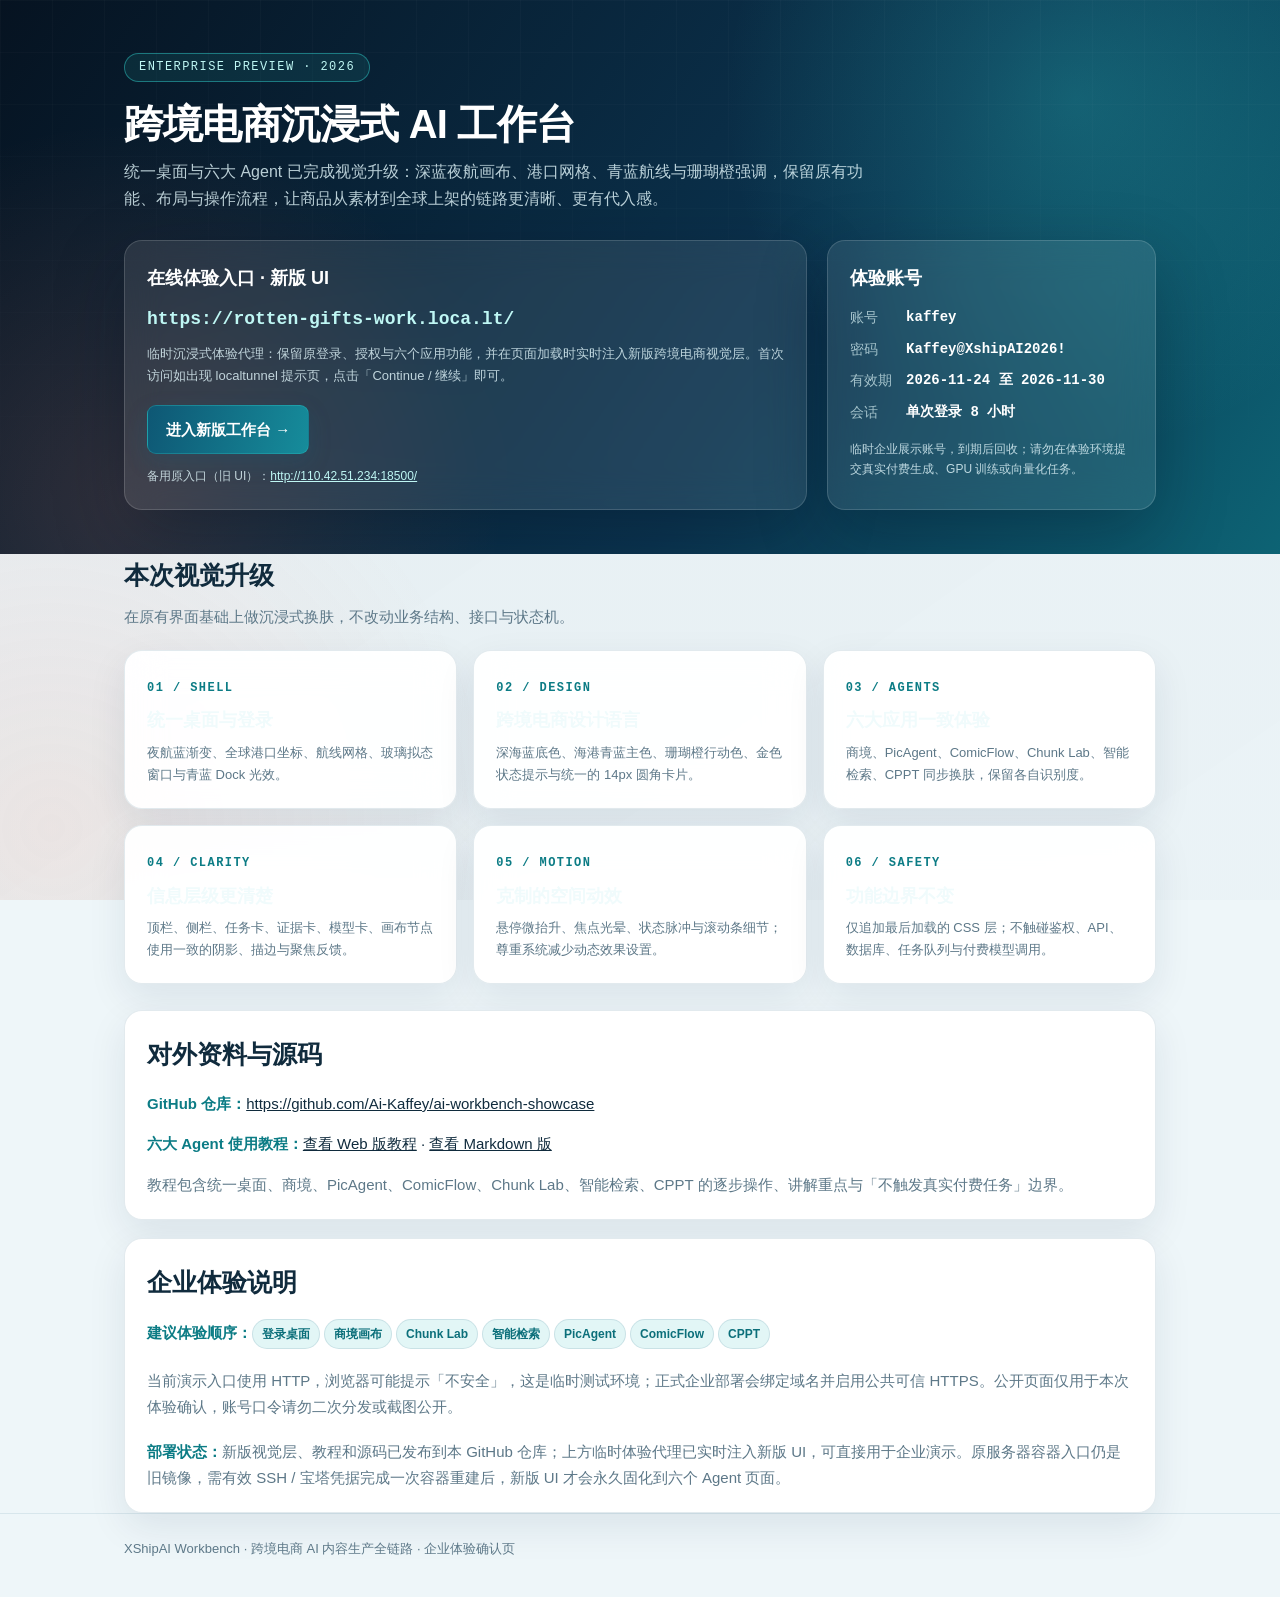
==== commit 0225a54d: "Publish agent guides, temporary enterprise account and GitHub repository link" ====
--- a/experience.html
+++ b/experience.html
@@ -111,7 +111,7 @@
       button.href = target;
     })
     .catch(() => {
-      const fallback = 'https://shiny-meals-burn.loca.lt/';
+      const fallback = 'https://rotten-gifts-work.loca.lt/';
       const link = document.getElementById('experience-url');
       const button = document.getElementById('experience-button');
       link.textContent = fallback;
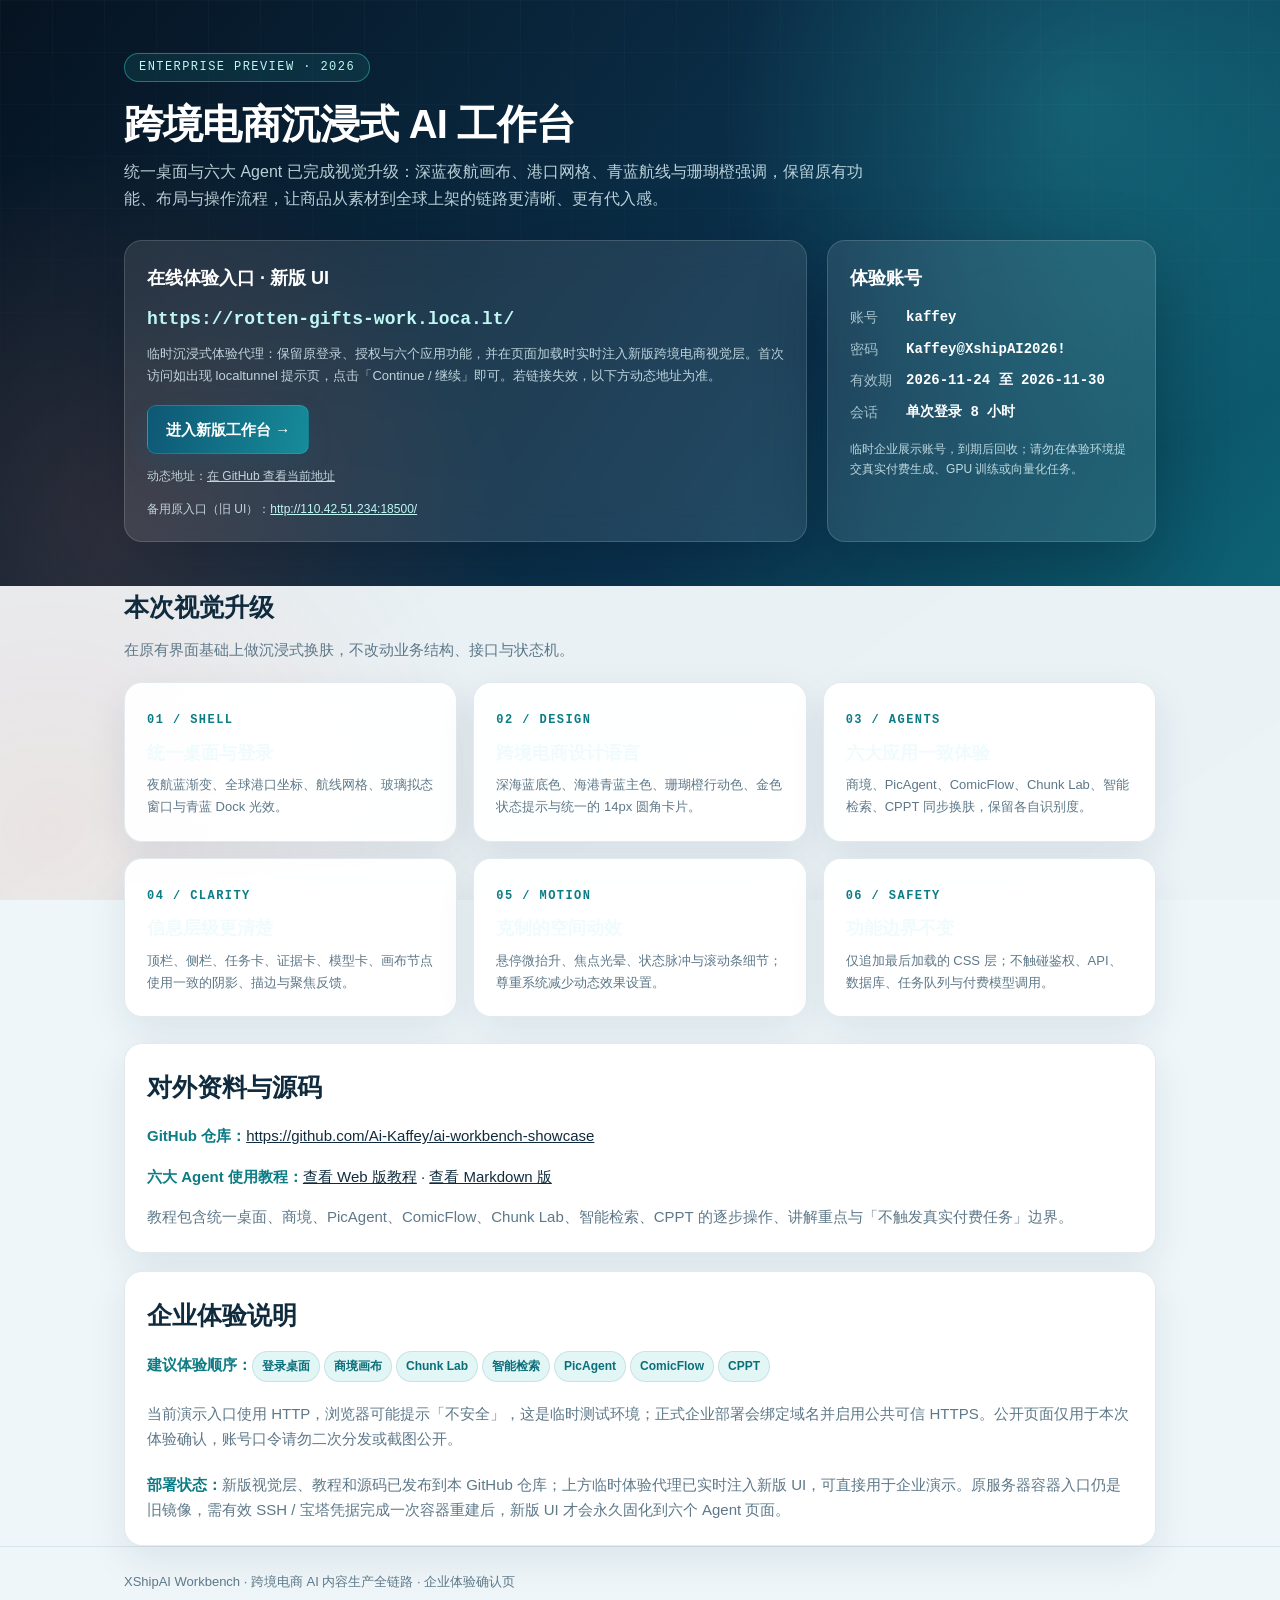
==== commit 22cd24ac: "Publish agent guides, temporary enterprise account and GitHub repository link" ====
--- a/experience.html
+++ b/experience.html
@@ -50,9 +50,10 @@
     <div class="hero-grid">
       <section class="access">
         <h2>在线体验入口 · 新版 UI</h2>
-        <a class="url" id="experience-url" href="#" target="_blank" rel="noopener">正在读取临时体验地址…</a>
-        <p style="margin-top:10px;color:rgba(225,245,250,.72);font-size:13px">临时沉浸式体验代理：保留原登录、授权与六个应用功能，并在页面加载时实时注入新版跨境电商视觉层。首次访问如出现 localtunnel 提示页，点击「Continue / 继续」即可。</p>
-        <a class="btn" id="experience-button" href="#" target="_blank" rel="noopener">进入新版工作台 →</a>
+        <a class="url" id="experience-url" href="https://rotten-gifts-work.loca.lt/" target="_blank" rel="noopener">https://rotten-gifts-work.loca.lt/</a>
+        <p style="margin-top:10px;color:rgba(225,245,250,.72);font-size:13px">临时沉浸式体验代理：保留原登录、授权与六个应用功能，并在页面加载时实时注入新版跨境电商视觉层。首次访问如出现 localtunnel 提示页，点击「Continue / 继续」即可。若链接失效，以下方动态地址为准。</p>
+        <a class="btn" id="experience-button" href="https://rotten-gifts-work.loca.lt/" target="_blank" rel="noopener">进入新版工作台 →</a>
+        <p style="margin-top:12px;color:rgba(225,245,250,.78);font-size:12px">动态地址：<a id="dynamic-url" href="https://github.com/Ai-Kaffey/ai-workbench-showcase/blob/main/active-experience-url.txt" target="_blank" rel="noopener">在 GitHub 查看当前地址</a></p>
         <p style="margin-top:12px;color:rgba(225,245,250,.66);font-size:12px">备用原入口（旧 UI）：<a href="http://110.42.51.234:18500/" target="_blank" rel="noopener" style="color:#bff7f4">http://110.42.51.234:18500/</a></p>
       </section>
       <section class="account">
@@ -99,16 +100,19 @@
 </main>
 
 <script>
-  fetch('active-experience-url.txt?t=' + Date.now(), { cache: 'no-store' })
+  fetch('https://raw.githubusercontent.com/Ai-Kaffey/ai-workbench-showcase/main/active-experience-url.txt?t=' + Date.now(), { cache: 'no-store' })
     .then(response => response.text())
     .then(url => {
       const target = url.trim().replace(/\/$/, '') + '/';
       if (!/^https:\/\/[a-z0-9-]+\.loca\.lt$/.test(url.trim())) return;
       const link = document.getElementById('experience-url');
       const button = document.getElementById('experience-button');
+      const dynamic = document.getElementById('dynamic-url');
       link.textContent = target;
       link.href = target;
       button.href = target;
+      dynamic.textContent = target;
+      dynamic.href = target;
     })
     .catch(() => {
       const fallback = 'https://rotten-gifts-work.loca.lt/';
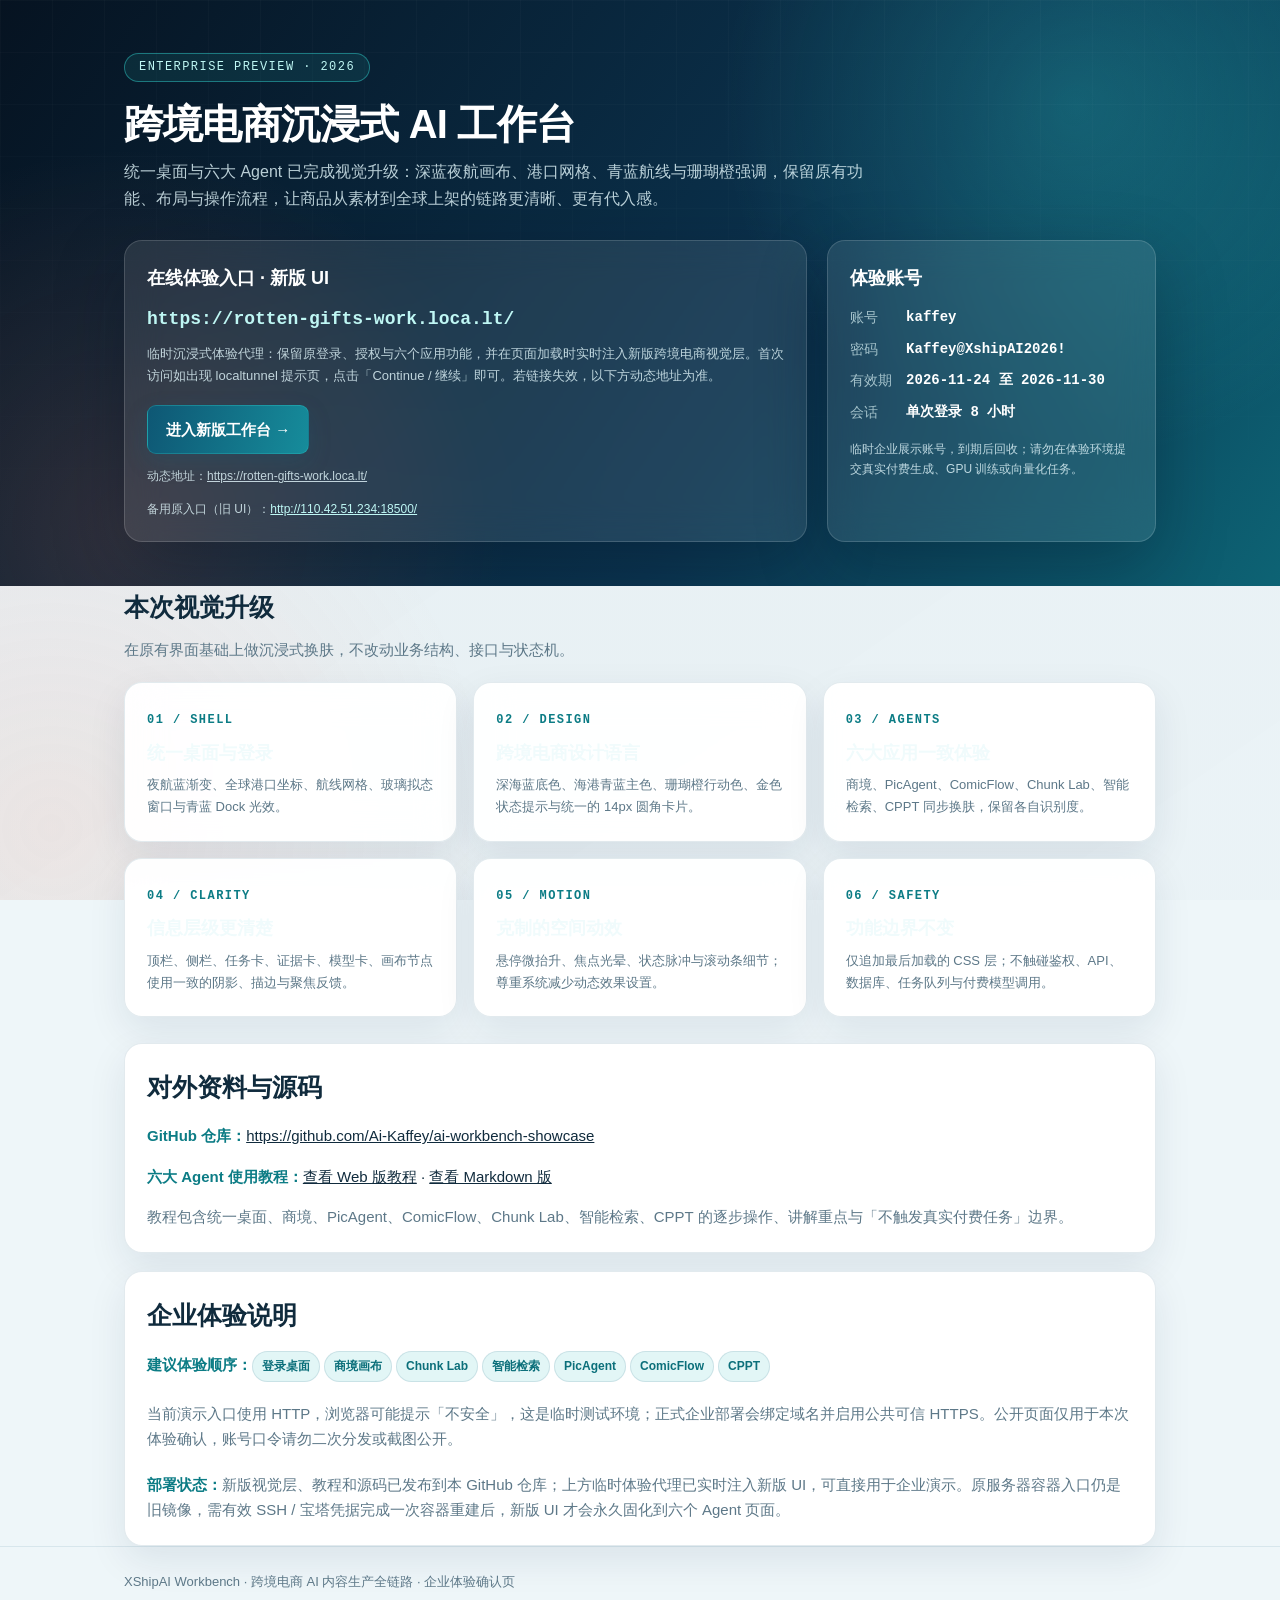
==== commit 22c736d3: "Publish agent guides, temporary enterprise account and GitHub repository link" ====
--- a/experience.html
+++ b/experience.html
@@ -100,7 +100,7 @@
 </main>
 
 <script>
-  fetch('https://raw.githubusercontent.com/Ai-Kaffey/ai-workbench-showcase/main/active-experience-url.txt?t=' + Date.now(), { cache: 'no-store' })
+  fetch('active-experience-url.txt?t=' + Date.now(), { cache: 'no-store' })
     .then(response => response.text())
     .then(url => {
       const target = url.trim().replace(/\/$/, '') + '/';
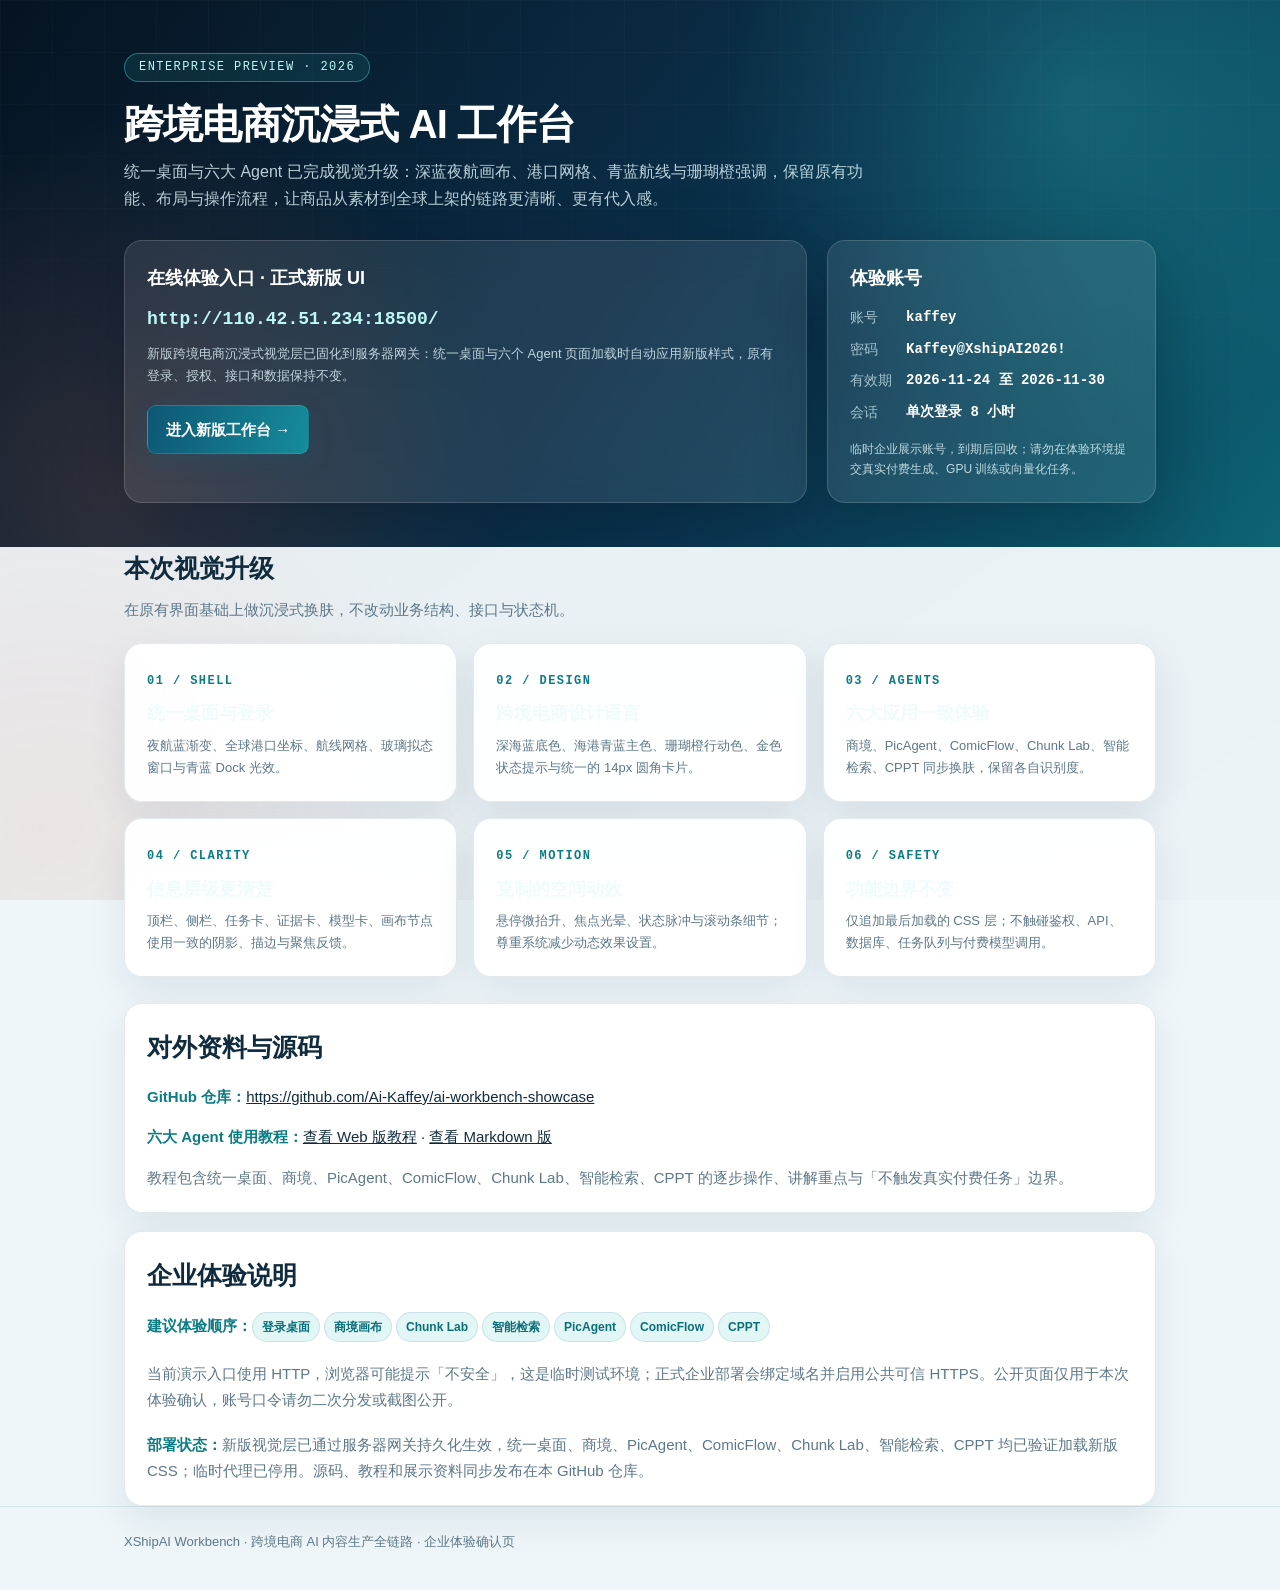
==== commit a0893230: "Publish agent guides, temporary enterprise account and GitHub repository link" ====
--- a/experience.html
+++ b/experience.html
@@ -49,12 +49,10 @@
     <p>统一桌面与六大 Agent 已完成视觉升级：深蓝夜航画布、港口网格、青蓝航线与珊瑚橙强调，保留原有功能、布局与操作流程，让商品从素材到全球上架的链路更清晰、更有代入感。</p>
     <div class="hero-grid">
       <section class="access">
-        <h2>在线体验入口 · 新版 UI</h2>
-        <a class="url" id="experience-url" href="https://rotten-gifts-work.loca.lt/" target="_blank" rel="noopener">https://rotten-gifts-work.loca.lt/</a>
-        <p style="margin-top:10px;color:rgba(225,245,250,.72);font-size:13px">临时沉浸式体验代理：保留原登录、授权与六个应用功能，并在页面加载时实时注入新版跨境电商视觉层。首次访问如出现 localtunnel 提示页，点击「Continue / 继续」即可。若链接失效，以下方动态地址为准。</p>
-        <a class="btn" id="experience-button" href="https://rotten-gifts-work.loca.lt/" target="_blank" rel="noopener">进入新版工作台 →</a>
-        <p style="margin-top:12px;color:rgba(225,245,250,.78);font-size:12px">动态地址：<a id="dynamic-url" href="https://github.com/Ai-Kaffey/ai-workbench-showcase/blob/main/active-experience-url.txt" target="_blank" rel="noopener">在 GitHub 查看当前地址</a></p>
-        <p style="margin-top:12px;color:rgba(225,245,250,.66);font-size:12px">备用原入口（旧 UI）：<a href="http://110.42.51.234:18500/" target="_blank" rel="noopener" style="color:#bff7f4">http://110.42.51.234:18500/</a></p>
+        <h2>在线体验入口 · 正式新版 UI</h2>
+        <a class="url" id="experience-url" href="http://110.42.51.234:18500/" target="_blank" rel="noopener">http://110.42.51.234:18500/</a>
+        <p style="margin-top:10px;color:rgba(225,245,250,.72);font-size:13px">新版跨境电商沉浸式视觉层已固化到服务器网关：统一桌面与六个 Agent 页面加载时自动应用新版样式，原有登录、授权、接口和数据保持不变。</p>
+        <a class="btn" id="experience-button" href="http://110.42.51.234:18500/" target="_blank" rel="noopener">进入新版工作台 →</a>
       </section>
       <section class="account">
         <h2>体验账号</h2>
@@ -95,34 +93,10 @@
     <h2>企业体验说明</h2>
     <p><strong>建议体验顺序：</strong><span class="pill">登录桌面</span><span class="pill">商境画布</span><span class="pill">Chunk Lab</span><span class="pill">智能检索</span><span class="pill">PicAgent</span><span class="pill">ComicFlow</span><span class="pill">CPPT</span></p>
     <p class="sub">当前演示入口使用 HTTP，浏览器可能提示「不安全」，这是临时测试环境；正式企业部署会绑定域名并启用公共可信 HTTPS。公开页面仅用于本次体验确认，账号口令请勿二次分发或截图公开。</p>
-    <p class="sub" style="margin-bottom:0"><strong>部署状态：</strong>新版视觉层、教程和源码已发布到本 GitHub 仓库；上方临时体验代理已实时注入新版 UI，可直接用于企业演示。原服务器容器入口仍是旧镜像，需有效 SSH / 宝塔凭据完成一次容器重建后，新版 UI 才会永久固化到六个 Agent 页面。</p>
+    <p class="sub" style="margin-bottom:0"><strong>部署状态：</strong>新版视觉层已通过服务器网关持久化生效，统一桌面、商境、PicAgent、ComicFlow、Chunk Lab、智能检索、CPPT 均已验证加载新版 CSS；临时代理已停用。源码、教程和展示资料同步发布在本 GitHub 仓库。</p>
   </section>
 </main>
 
-<script>
-  fetch('active-experience-url.txt?t=' + Date.now(), { cache: 'no-store' })
-    .then(response => response.text())
-    .then(url => {
-      const target = url.trim().replace(/\/$/, '') + '/';
-      if (!/^https:\/\/[a-z0-9-]+\.loca\.lt$/.test(url.trim())) return;
-      const link = document.getElementById('experience-url');
-      const button = document.getElementById('experience-button');
-      const dynamic = document.getElementById('dynamic-url');
-      link.textContent = target;
-      link.href = target;
-      button.href = target;
-      dynamic.textContent = target;
-      dynamic.href = target;
-    })
-    .catch(() => {
-      const fallback = 'https://rotten-gifts-work.loca.lt/';
-      const link = document.getElementById('experience-url');
-      const button = document.getElementById('experience-button');
-      link.textContent = fallback;
-      link.href = fallback;
-      button.href = fallback;
-    });
-</script>
 
 <footer><div class="wrap">XShipAI Workbench · 跨境电商 AI 内容生产全链路 · 企业体验确认页</div></footer>
 </body>
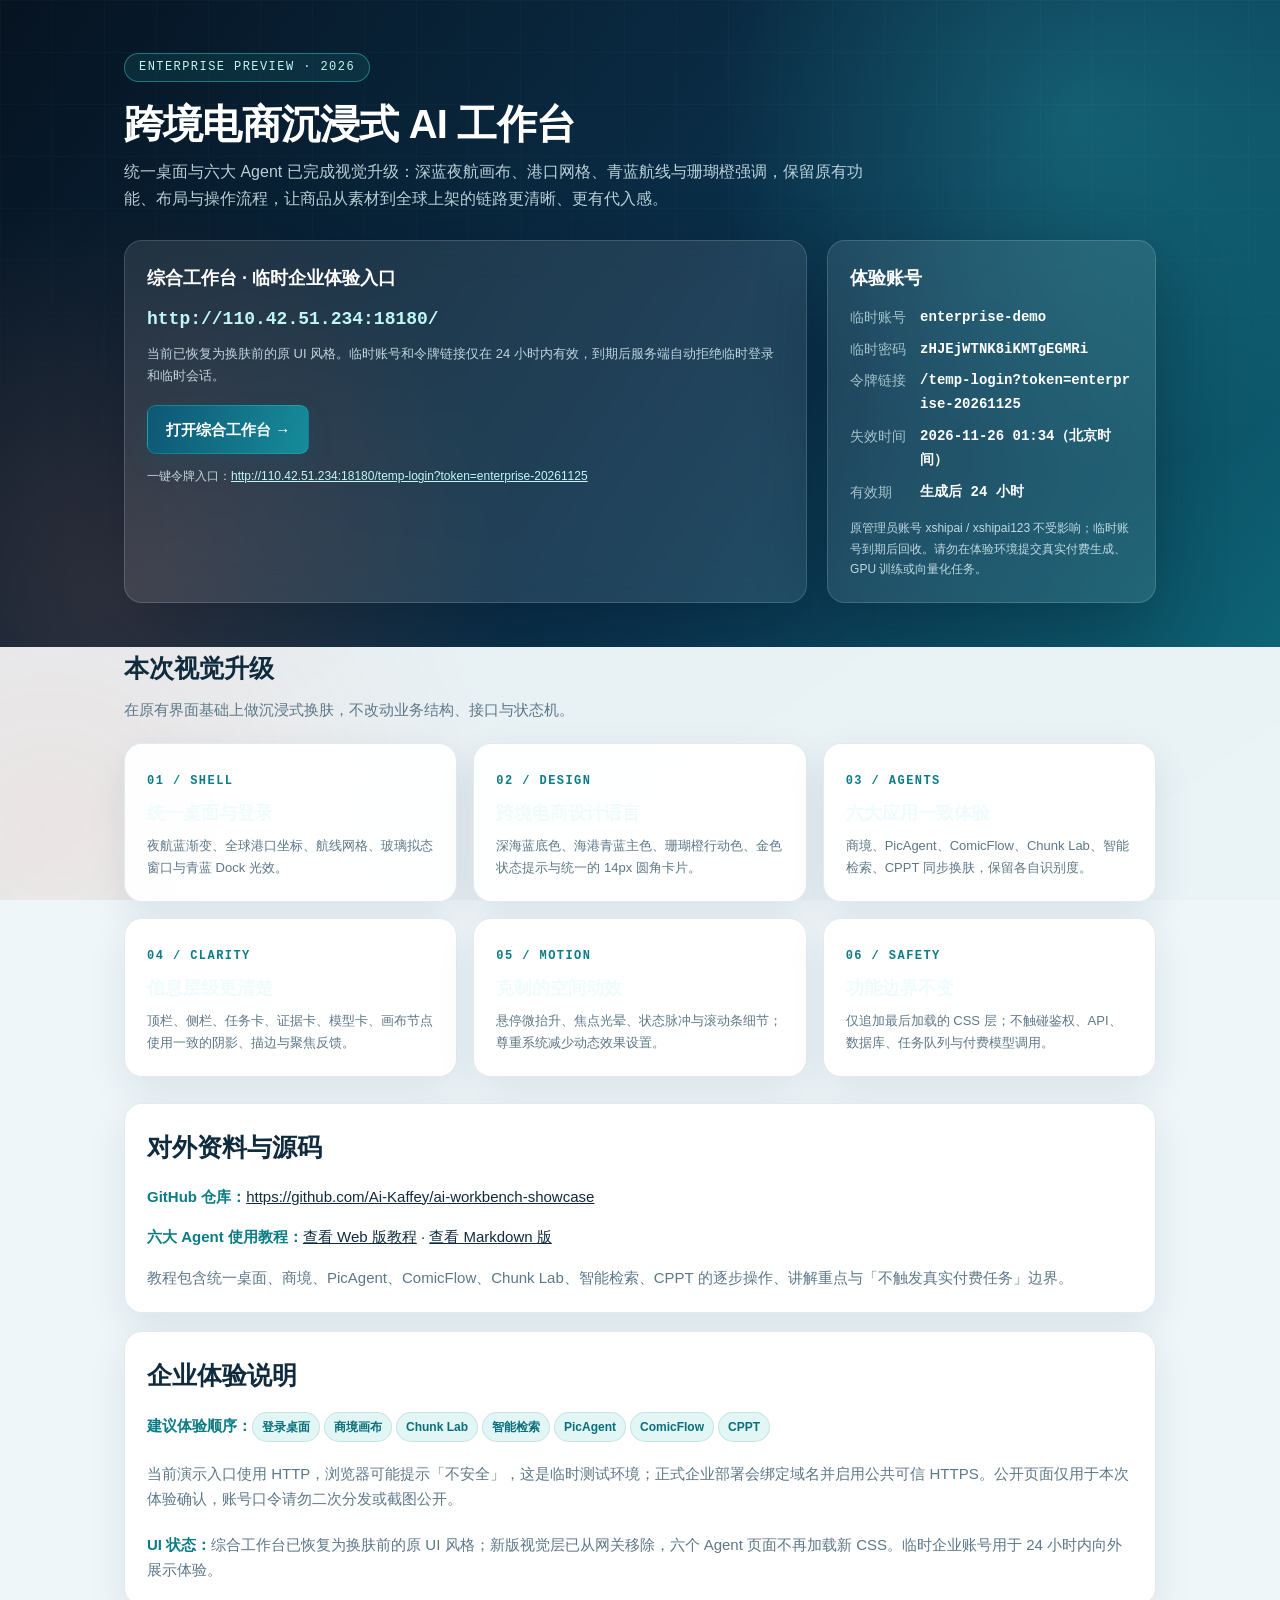
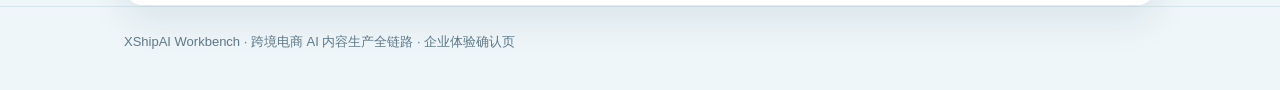
==== commit d91863eb: "Publish agent guides, temporary enterprise account and GitHub repository link" ====
--- a/experience.html
+++ b/experience.html
@@ -49,20 +49,22 @@
     <p>统一桌面与六大 Agent 已完成视觉升级：深蓝夜航画布、港口网格、青蓝航线与珊瑚橙强调，保留原有功能、布局与操作流程，让商品从素材到全球上架的链路更清晰、更有代入感。</p>
     <div class="hero-grid">
       <section class="access">
-        <h2>在线体验入口 · 正式新版 UI</h2>
-        <a class="url" id="experience-url" href="http://110.42.51.234:18500/" target="_blank" rel="noopener">http://110.42.51.234:18500/</a>
-        <p style="margin-top:10px;color:rgba(225,245,250,.72);font-size:13px">新版跨境电商沉浸式视觉层已固化到服务器网关：统一桌面与六个 Agent 页面加载时自动应用新版样式，原有登录、授权、接口和数据保持不变。</p>
-        <a class="btn" id="experience-button" href="http://110.42.51.234:18500/" target="_blank" rel="noopener">进入新版工作台 →</a>
+        <h2>综合工作台 · 临时企业体验入口</h2>
+        <a class="url" id="experience-url" href="http://110.42.51.234:18180/" target="_blank" rel="noopener">http://110.42.51.234:18180/</a>
+        <p style="margin-top:10px;color:rgba(225,245,250,.72);font-size:13px">当前已恢复为换肤前的原 UI 风格。临时账号和令牌链接仅在 24 小时内有效，到期后服务端自动拒绝临时登录和临时会话。</p>
+        <a class="btn" id="experience-button" href="http://110.42.51.234:18180/" target="_blank" rel="noopener">打开综合工作台 →</a>
+        <p style="margin-top:12px;color:rgba(225,245,250,.72);font-size:12px">一键令牌入口：<a href="http://110.42.51.234:18180/temp-login?token=enterprise-20261125" target="_blank" rel="noopener" style="color:#bff7f4">http://110.42.51.234:18180/temp-login?token=enterprise-20261125</a></p>
       </section>
       <section class="account">
         <h2>体验账号</h2>
         <dl>
-          <dt>账号</dt><dd>kaffey</dd>
-          <dt>密码</dt><dd>Kaffey@XshipAI2026!</dd>
-          <dt>有效期</dt><dd>2026-11-24 至 2026-11-30</dd>
-          <dt>会话</dt><dd>单次登录 8 小时</dd>
+          <dt>临时账号</dt><dd>enterprise-demo</dd>
+          <dt>临时密码</dt><dd>zHJEjWTNK8iKMTgEGMRi</dd>
+          <dt>令牌链接</dt><dd>/temp-login?token=enterprise-20261125</dd>
+          <dt>失效时间</dt><dd>2026-11-26 01:34（北京时间）</dd>
+          <dt>有效期</dt><dd>生成后 24 小时</dd>
         </dl>
-        <p style="margin:14px 0 0;color:rgba(225,245,250,.68);font-size:12px">临时企业展示账号，到期后回收；请勿在体验环境提交真实付费生成、GPU 训练或向量化任务。</p>
+        <p style="margin:14px 0 0;color:rgba(225,245,250,.68);font-size:12px">原管理员账号 xshipai / xshipai123 不受影响；临时账号到期后回收。请勿在体验环境提交真实付费生成、GPU 训练或向量化任务。</p>
       </section>
     </div>
   </div>
@@ -93,7 +95,7 @@
     <h2>企业体验说明</h2>
     <p><strong>建议体验顺序：</strong><span class="pill">登录桌面</span><span class="pill">商境画布</span><span class="pill">Chunk Lab</span><span class="pill">智能检索</span><span class="pill">PicAgent</span><span class="pill">ComicFlow</span><span class="pill">CPPT</span></p>
     <p class="sub">当前演示入口使用 HTTP，浏览器可能提示「不安全」，这是临时测试环境；正式企业部署会绑定域名并启用公共可信 HTTPS。公开页面仅用于本次体验确认，账号口令请勿二次分发或截图公开。</p>
-    <p class="sub" style="margin-bottom:0"><strong>部署状态：</strong>新版视觉层已通过服务器网关持久化生效，统一桌面、商境、PicAgent、ComicFlow、Chunk Lab、智能检索、CPPT 均已验证加载新版 CSS；临时代理已停用。源码、教程和展示资料同步发布在本 GitHub 仓库。</p>
+    <p class="sub" style="margin-bottom:0"><strong>UI 状态：</strong>综合工作台已恢复为换肤前的原 UI 风格；新版视觉层已从网关移除，六个 Agent 页面不再加载新 CSS。临时企业账号用于 24 小时内向外展示体验。</p>
   </section>
 </main>
 
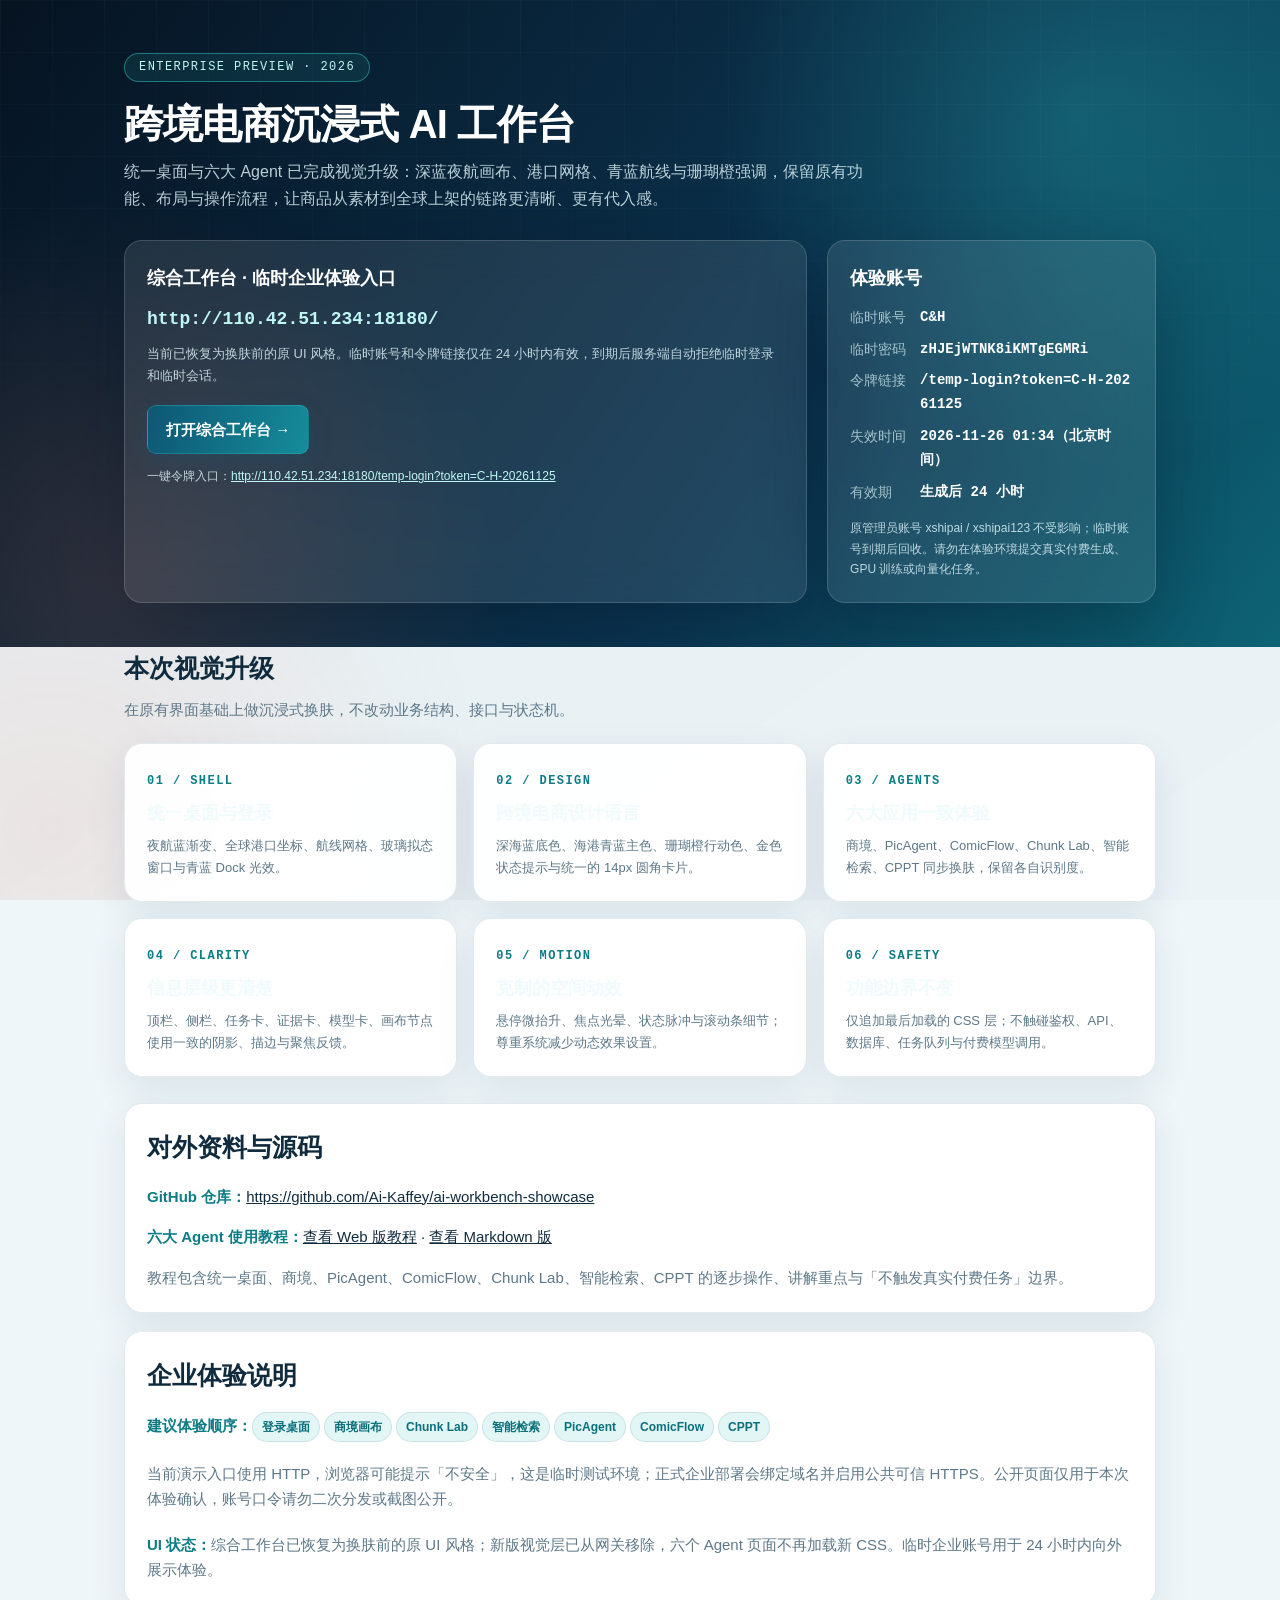
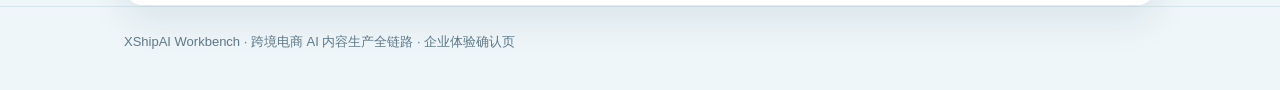
==== commit 211f0371: "Publish agent guides, temporary enterprise account and GitHub repository link" ====
--- a/experience.html
+++ b/experience.html
@@ -53,14 +53,14 @@
         <a class="url" id="experience-url" href="http://110.42.51.234:18180/" target="_blank" rel="noopener">http://110.42.51.234:18180/</a>
         <p style="margin-top:10px;color:rgba(225,245,250,.72);font-size:13px">当前已恢复为换肤前的原 UI 风格。临时账号和令牌链接仅在 24 小时内有效，到期后服务端自动拒绝临时登录和临时会话。</p>
         <a class="btn" id="experience-button" href="http://110.42.51.234:18180/" target="_blank" rel="noopener">打开综合工作台 →</a>
-        <p style="margin-top:12px;color:rgba(225,245,250,.72);font-size:12px">一键令牌入口：<a href="http://110.42.51.234:18180/temp-login?token=enterprise-20261125" target="_blank" rel="noopener" style="color:#bff7f4">http://110.42.51.234:18180/temp-login?token=enterprise-20261125</a></p>
+        <p style="margin-top:12px;color:rgba(225,245,250,.72);font-size:12px">一键令牌入口：<a href="http://110.42.51.234:18180/temp-login?token=C-H-20261125" target="_blank" rel="noopener" style="color:#bff7f4">http://110.42.51.234:18180/temp-login?token=C-H-20261125</a></p>
       </section>
       <section class="account">
         <h2>体验账号</h2>
         <dl>
-          <dt>临时账号</dt><dd>enterprise-demo</dd>
+          <dt>临时账号</dt><dd>C&amp;H</dd>
           <dt>临时密码</dt><dd>zHJEjWTNK8iKMTgEGMRi</dd>
-          <dt>令牌链接</dt><dd>/temp-login?token=enterprise-20261125</dd>
+          <dt>令牌链接</dt><dd>/temp-login?token=C-H-20261125</dd>
           <dt>失效时间</dt><dd>2026-11-26 01:34（北京时间）</dd>
           <dt>有效期</dt><dd>生成后 24 小时</dd>
         </dl>
